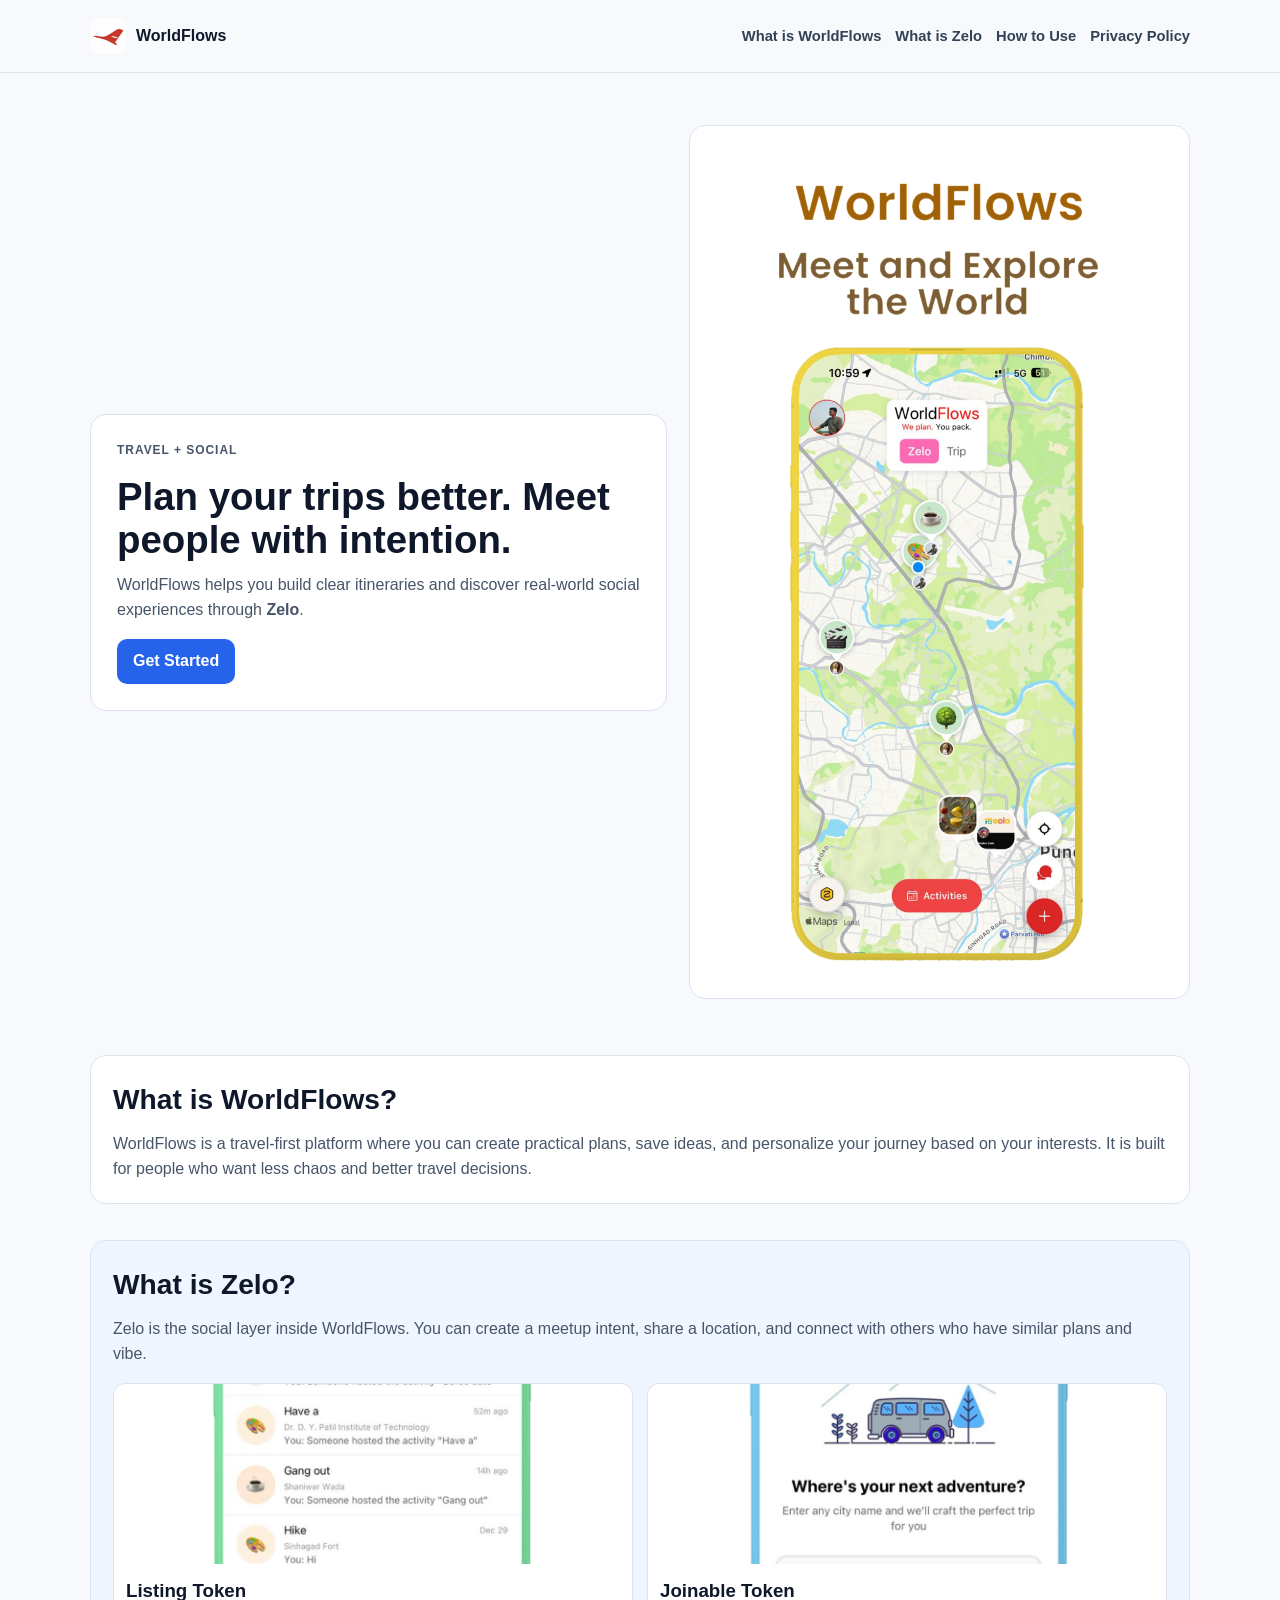
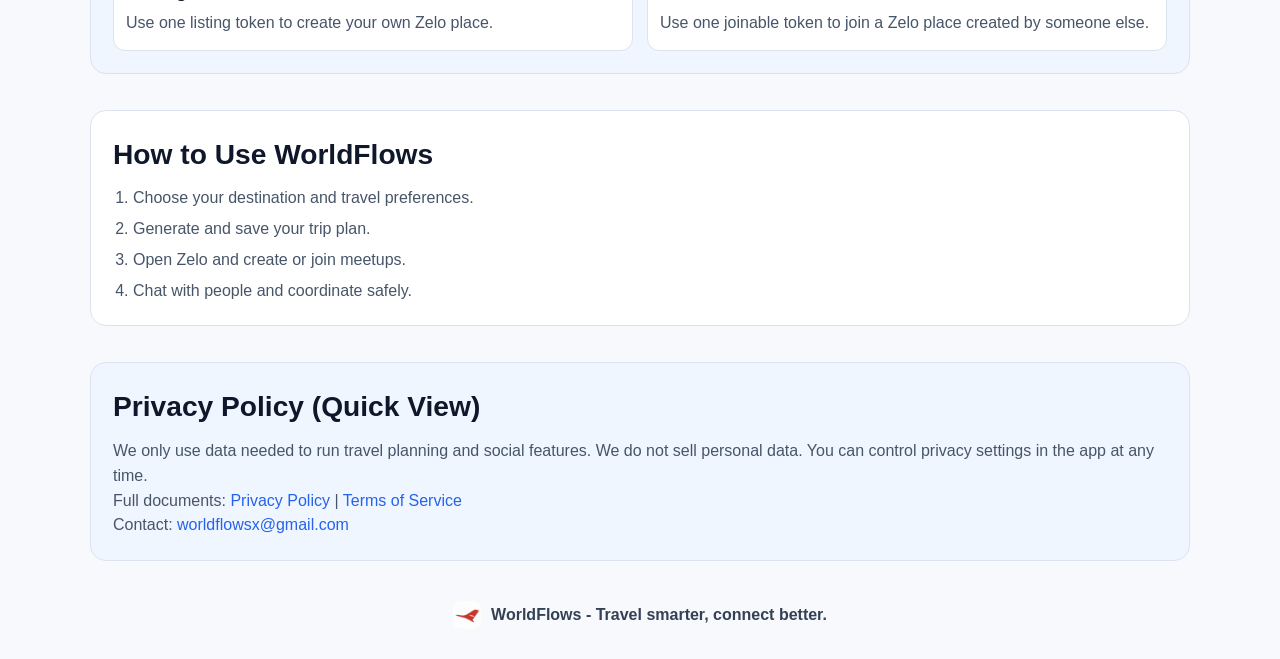
==== index.html @ 7988a795 "Update index.html" ====
<!DOCTYPE html>
<html lang="en">
<head>
  <meta charset="UTF-8" />
  <meta name="viewport" content="width=device-width, initial-scale=1.0" />
  <meta
    name="description"
    content="WorldFlows - Plan smarter trips and discover Zelo, privacy-first social travel experiences."
  />
  <title>WorldFlows | Travel + Zelo</title>
  <link rel="preconnect" href="https://fonts.cdnfonts.com" />
  <link rel="stylesheet" href="https://fonts.cdnfonts.com/css/google-sans" />
  <link rel="stylesheet" href="homepage.css" />
</head>
<body>
  <header class="site-header">
    <div class="container nav-wrap">
      <a class="brand" href="#home">
        <img src="icon.png" alt="WorldFlows logo" />
        <span>WorldFlows</span>
      </a>
      <nav class="nav-links">
        <a href="#about">What is WorldFlows</a>
        <a href="#zelo">What is Zelo</a>
        <a href="#how">How to Use</a>
        <a href="#privacy">Privacy Policy</a>
      </nav>
    </div>
  </header>

  <main id="home">
    <section class="hero">
      <div class="container hero-grid">
        <div class="hero-copy">
          <p class="eyebrow">TRAVEL + SOCIAL</p>
          <h1>Plan your trips better. Meet people with intention.</h1>
          <p>
            WorldFlows helps you build clear itineraries and discover real-world social experiences through
            <strong>Zelo</strong>.
          </p>
          <a class="btn" href="#how">Get Started</a>
        </div>
        <div class="hero-image">
          <img src="Login_main.png" alt="WorldFlows app preview" />
        </div>
      </div>
    </section>

    <section id="about" class="section">
      <div class="container">
        <h2>What is WorldFlows?</h2>
        <p>
          WorldFlows is a travel-first platform where you can create practical plans, save ideas, and personalize
          your journey based on your interests. It is built for people who want less chaos and better travel decisions.
        </p>
      </div>
    </section>

    <section id="zelo" class="section alt">
      <div class="container">
        <h2>What is Zelo?</h2>
        <p>
          Zelo is the social layer inside WorldFlows. You can create a meetup intent, share a location, and connect
          with others who have similar plans and vibe.
        </p>
        <div class="token-grid">
          <article class="token-card">
            <img src="Login4.png" alt="Listing token visual" />
            <h3>Listing Token</h3>
            <p>Use one listing token to create your own Zelo place.</p>
          </article>
          <article class="token-card">
            <img src="Login5.png" alt="Joinable token visual" />
            <h3>Joinable Token</h3>
            <p>Use one joinable token to join a Zelo place created by someone else.</p>
          </article>
        </div>
      </div>
    </section>

    <section id="how" class="section">
      <div class="container">
        <h2>How to Use WorldFlows</h2>
        <ol class="steps">
          <li>Choose your destination and travel preferences.</li>
          <li>Generate and save your trip plan.</li>
          <li>Open Zelo and create or join meetups.</li>
          <li>Chat with people and coordinate safely.</li>
        </ol>
      </div>
    </section>

    <section id="privacy" class="section alt">
      <div class="container">
        <h2>Privacy Policy (Quick View)</h2>
        <p>
          We only use data needed to run travel planning and social features. We do not sell personal data. You can
          control privacy settings in the app at any time.
        </p>
        <p>
          Full documents:
          <a href="privacy.html">Privacy Policy</a> |
          <a href="terms.html">Terms of Service</a>
        </p>
        <p>Contact: <a href="mailto:worldflowsx@gmail.com">worldflowsx@gmail.com</a></p>
      </div>
    </section>
  </main>

  <footer class="site-footer">
    <div class="container footer-content">
      <img src="icon.png" alt="WorldFlows icon" />
      <p>WorldFlows - Travel smarter, connect better.</p>
    </div>
  </footer>
</body>
</html>
---- homepage.css ----
:root {
  --bg: #f7f9fc;
  --surface: #ffffff;
  --text: #0f172a;
  --muted: #475569;
  --line: #dbe3ef;
  --primary: #2563eb;
  --primary-strong: #1d4ed8;
}

* {
  box-sizing: border-box;
}

html,
body {
  margin: 0;
  padding: 0;
  scroll-behavior: smooth;
}

body {
  font-family: "Segoe UI", Roboto, Arial, sans-serif;
  color: var(--text);
  background: var(--bg);
  line-height: 1.55;
}

img {
  max-width: 100%;
  display: block;
}

a {
  color: var(--primary);
  text-decoration: none;
}

a:hover {
  text-decoration: underline;
}

.container {
  width: min(1100px, 92%);
  margin: 0 auto;
}

.site-header {
  position: sticky;
  top: 0;
  z-index: 20;
  background: rgba(247, 249, 252, 0.94);
  border-bottom: 1px solid var(--line);
  backdrop-filter: blur(6px);
}

.nav-wrap {
  display: flex;
  align-items: center;
  justify-content: space-between;
  gap: 14px;
  min-height: 72px;
}

.brand {
  display: inline-flex;
  align-items: center;
  gap: 10px;
  color: var(--text);
  font-weight: 800;
}

.brand img {
  width: 36px;
  height: 36px;
  border-radius: 8px;
}

.nav-links {
  display: flex;
  align-items: center;
  gap: 14px;
  flex-wrap: wrap;
}

.nav-links a {
  color: #334155;
  font-weight: 600;
  font-size: 0.92rem;
}

.hero {
  padding: 52px 0 36px;
}

.hero-grid {
  display: grid;
  grid-template-columns: 1.15fr 1fr;
  gap: 22px;
  align-items: center;
}

.hero-copy {
  background: var(--surface);
  border: 1px solid var(--line);
  border-radius: 16px;
  padding: 26px;
}

.eyebrow {
  margin: 0 0 10px;
  color: var(--primary);
  font-weight: 800;
  letter-spacing: 0.08em;
  font-size: 0.75rem;
}

h1 {
  margin: 0 0 12px;
  font-size: clamp(1.9rem, 3vw, 3rem);
  line-height: 1.12;
}

.hero-copy p {
  margin: 0 0 16px;
  color: var(--muted);
}

.btn {
  display: inline-block;
  background: var(--primary);
  color: #fff;
  padding: 10px 16px;
  border-radius: 10px;
  font-weight: 700;
}

.btn:hover {
  background: var(--primary-strong);
  text-decoration: none;
}

.hero-image {
  background: var(--surface);
  border: 1px solid var(--line);
  border-radius: 16px;
  padding: 10px;
}

.hero-image img {
  border-radius: 12px;
}

.section {
  padding: 20px 0 16px;
}

.section .container {
  background: var(--surface);
  border: 1px solid var(--line);
  border-radius: 16px;
  padding: 22px;
}

.section.alt .container {
  background: #f0f6ff;
}

h2 {
  margin: 0 0 10px;
  font-size: clamp(1.35rem, 2.2vw, 2rem);
}

.section p {
  margin: 0;
  color: var(--muted);
}

.token-grid {
  margin-top: 16px;
  display: grid;
  grid-template-columns: repeat(2, minmax(220px, 1fr));
  gap: 14px;
}

.token-card {
  border: 1px solid var(--line);
  background: #fff;
  border-radius: 12px;
  overflow: hidden;
}

.token-card img {
  width: 100%;
  height: 180px;
  object-fit: cover;
}

.token-card h3 {
  margin: 12px 12px 6px;
}

.token-card p {
  margin: 0 12px 14px;
  color: var(--muted);
}

.steps {
  margin: 0;
  padding-left: 20px;
  color: var(--muted);
}

.steps li + li {
  margin-top: 6px;
}

.site-footer {
  padding: 24px 0 30px;
}

.footer-content {
  display: flex;
  align-items: center;
  justify-content: center;
  gap: 10px;
}

.footer-content img {
  width: 28px;
  height: 28px;
  border-radius: 7px;
}

.footer-content p {
  margin: 0;
  color: #334155;
  font-weight: 600;
}

@media (max-width: 900px) {
  .hero-grid {
    grid-template-columns: 1fr;
  }

  .token-grid {
    grid-template-columns: 1fr;
  }
}
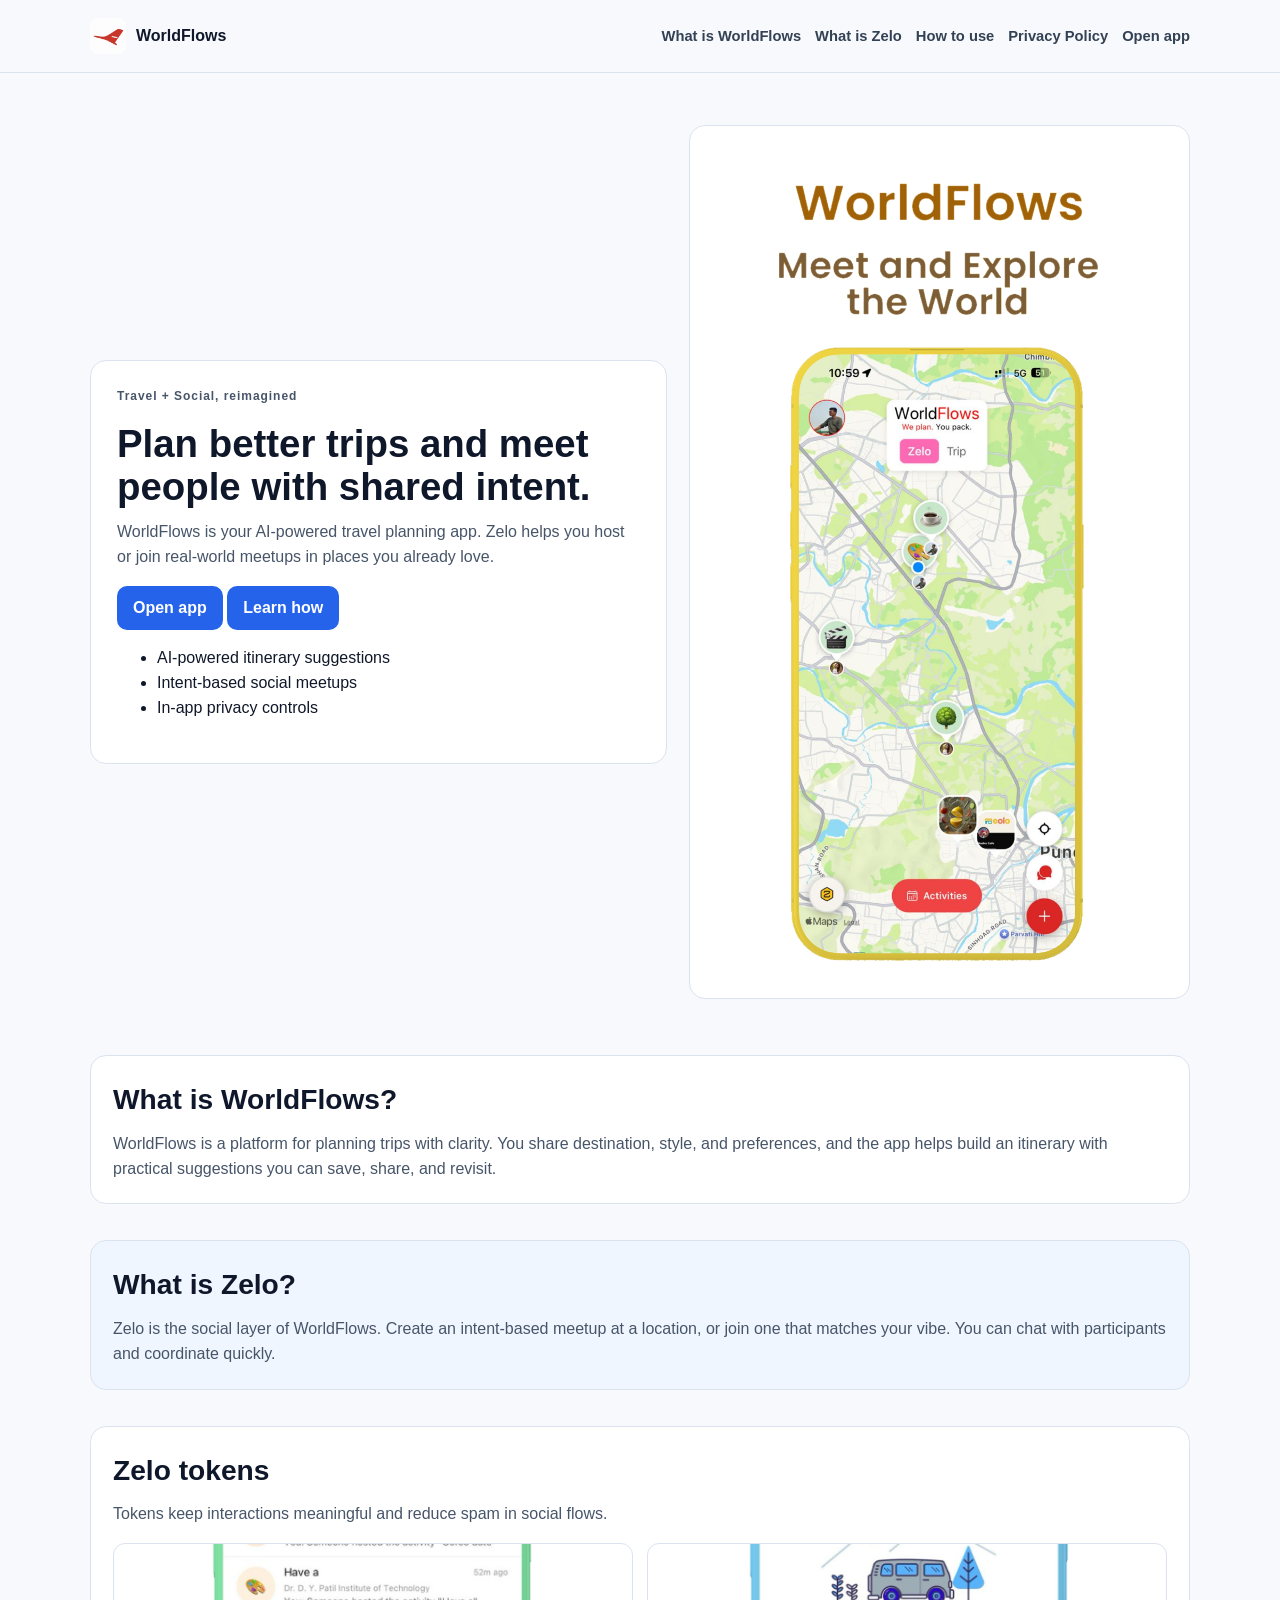
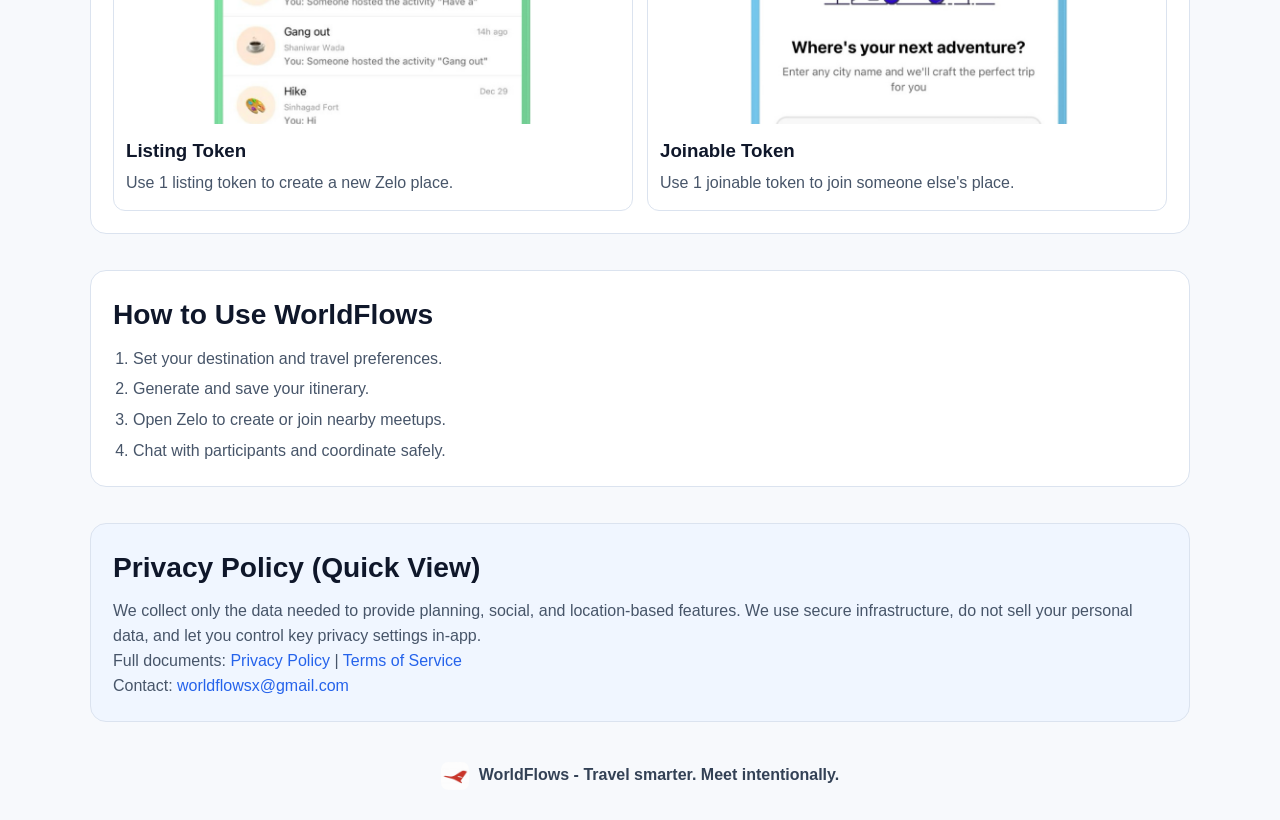
==== commit fbd17ba5: "Update index.html" ====
--- a/index.html
+++ b/index.html
@@ -5,7 +5,7 @@
   <meta name="viewport" content="width=device-width, initial-scale=1.0" />
   <meta
     name="description"
-    content="WorldFlows - Plan smarter trips and discover Zelo, privacy-first social travel experiences."
+    content="WorldFlows is an AI-powered travel planning app with Zelo for intent-based real-world meetups."
   />
   <title>WorldFlows | Travel + Zelo</title>
   <link rel="preconnect" href="https://fonts.cdnfonts.com" />
@@ -22,8 +22,9 @@
       <nav class="nav-links">
         <a href="#about">What is WorldFlows</a>
         <a href="#zelo">What is Zelo</a>
-        <a href="#how">How to Use</a>
+        <a href="#how">How to use</a>
         <a href="#privacy">Privacy Policy</a>
+        <a class="nav-cta" href="worldflows://">Open app</a>
       </nav>
     </div>
   </header>
@@ -32,13 +33,21 @@
     <section class="hero">
       <div class="container hero-grid">
         <div class="hero-copy">
-          <p class="eyebrow">TRAVEL + SOCIAL</p>
-          <h1>Plan your trips better. Meet people with intention.</h1>
+          <p class="eyebrow">Travel + Social, reimagined</p>
+          <h1>Plan better trips and meet people with shared intent.</h1>
           <p>
-            WorldFlows helps you build clear itineraries and discover real-world social experiences through
-            <strong>Zelo</strong>.
+            WorldFlows is your AI-powered travel planning app. Zelo helps you host or join real-world meetups
+            in places you already love.
           </p>
-          <a class="btn" href="#how">Get Started</a>
+          <div class="hero-actions">
+            <a class="btn" href="worldflows://">Open app</a>
+            <a class="btn btn-light" href="#how">Learn how</a>
+          </div>
+          <ul class="hero-points">
+            <li>AI-powered itinerary suggestions</li>
+            <li>Intent-based social meetups</li>
+            <li>In-app privacy controls</li>
+          </ul>
         </div>
         <div class="hero-image">
           <img src="Login_main.png" alt="WorldFlows app preview" />
@@ -50,8 +59,8 @@
       <div class="container">
         <h2>What is WorldFlows?</h2>
         <p>
-          WorldFlows is a travel-first platform where you can create practical plans, save ideas, and personalize
-          your journey based on your interests. It is built for people who want less chaos and better travel decisions.
+          WorldFlows is a platform for planning trips with clarity. You share destination, style, and preferences,
+          and the app helps build an itinerary with practical suggestions you can save, share, and revisit.
         </p>
       </div>
     </section>
@@ -60,19 +69,26 @@
       <div class="container">
         <h2>What is Zelo?</h2>
         <p>
-          Zelo is the social layer inside WorldFlows. You can create a meetup intent, share a location, and connect
-          with others who have similar plans and vibe.
+          Zelo is the social layer of WorldFlows. Create an intent-based meetup at a location, or join one that
+          matches your vibe. You can chat with participants and coordinate quickly.
         </p>
+      </div>
+    </section>
+
+    <section id="tokens" class="section">
+      <div class="container">
+        <h2>Zelo tokens</h2>
+        <p>Tokens keep interactions meaningful and reduce spam in social flows.</p>
         <div class="token-grid">
           <article class="token-card">
             <img src="Login4.png" alt="Listing token visual" />
             <h3>Listing Token</h3>
-            <p>Use one listing token to create your own Zelo place.</p>
+            <p>Use 1 listing token to create a new Zelo place.</p>
           </article>
           <article class="token-card">
             <img src="Login5.png" alt="Joinable token visual" />
             <h3>Joinable Token</h3>
-            <p>Use one joinable token to join a Zelo place created by someone else.</p>
+            <p>Use 1 joinable token to join someone else's place.</p>
           </article>
         </div>
       </div>
@@ -82,10 +98,10 @@
       <div class="container">
         <h2>How to Use WorldFlows</h2>
         <ol class="steps">
-          <li>Choose your destination and travel preferences.</li>
-          <li>Generate and save your trip plan.</li>
-          <li>Open Zelo and create or join meetups.</li>
-          <li>Chat with people and coordinate safely.</li>
+          <li>Set your destination and travel preferences.</li>
+          <li>Generate and save your itinerary.</li>
+          <li>Open Zelo to create or join nearby meetups.</li>
+          <li>Chat with participants and coordinate safely.</li>
         </ol>
       </div>
     </section>
@@ -94,8 +110,8 @@
       <div class="container">
         <h2>Privacy Policy (Quick View)</h2>
         <p>
-          We only use data needed to run travel planning and social features. We do not sell personal data. You can
-          control privacy settings in the app at any time.
+          We collect only the data needed to provide planning, social, and location-based features. We use secure
+          infrastructure, do not sell your personal data, and let you control key privacy settings in-app.
         </p>
         <p>
           Full documents:
@@ -110,7 +126,7 @@
   <footer class="site-footer">
     <div class="container footer-content">
       <img src="icon.png" alt="WorldFlows icon" />
-      <p>WorldFlows - Travel smarter, connect better.</p>
+      <p>WorldFlows - Travel smarter. Meet intentionally.</p>
     </div>
   </footer>
 </body>
--- a/homepage.css
+++ b/homepage.css
@@ -20,7 +20,7 @@
 }
 
 body {
-  font-family: "Segoe UI", Roboto, Arial, sans-serif;
+  font-family: "Google Sans", "Product Sans", "Segoe UI", Roboto, Arial, sans-serif;
   color: var(--text);
   background: var(--bg);
   line-height: 1.55;
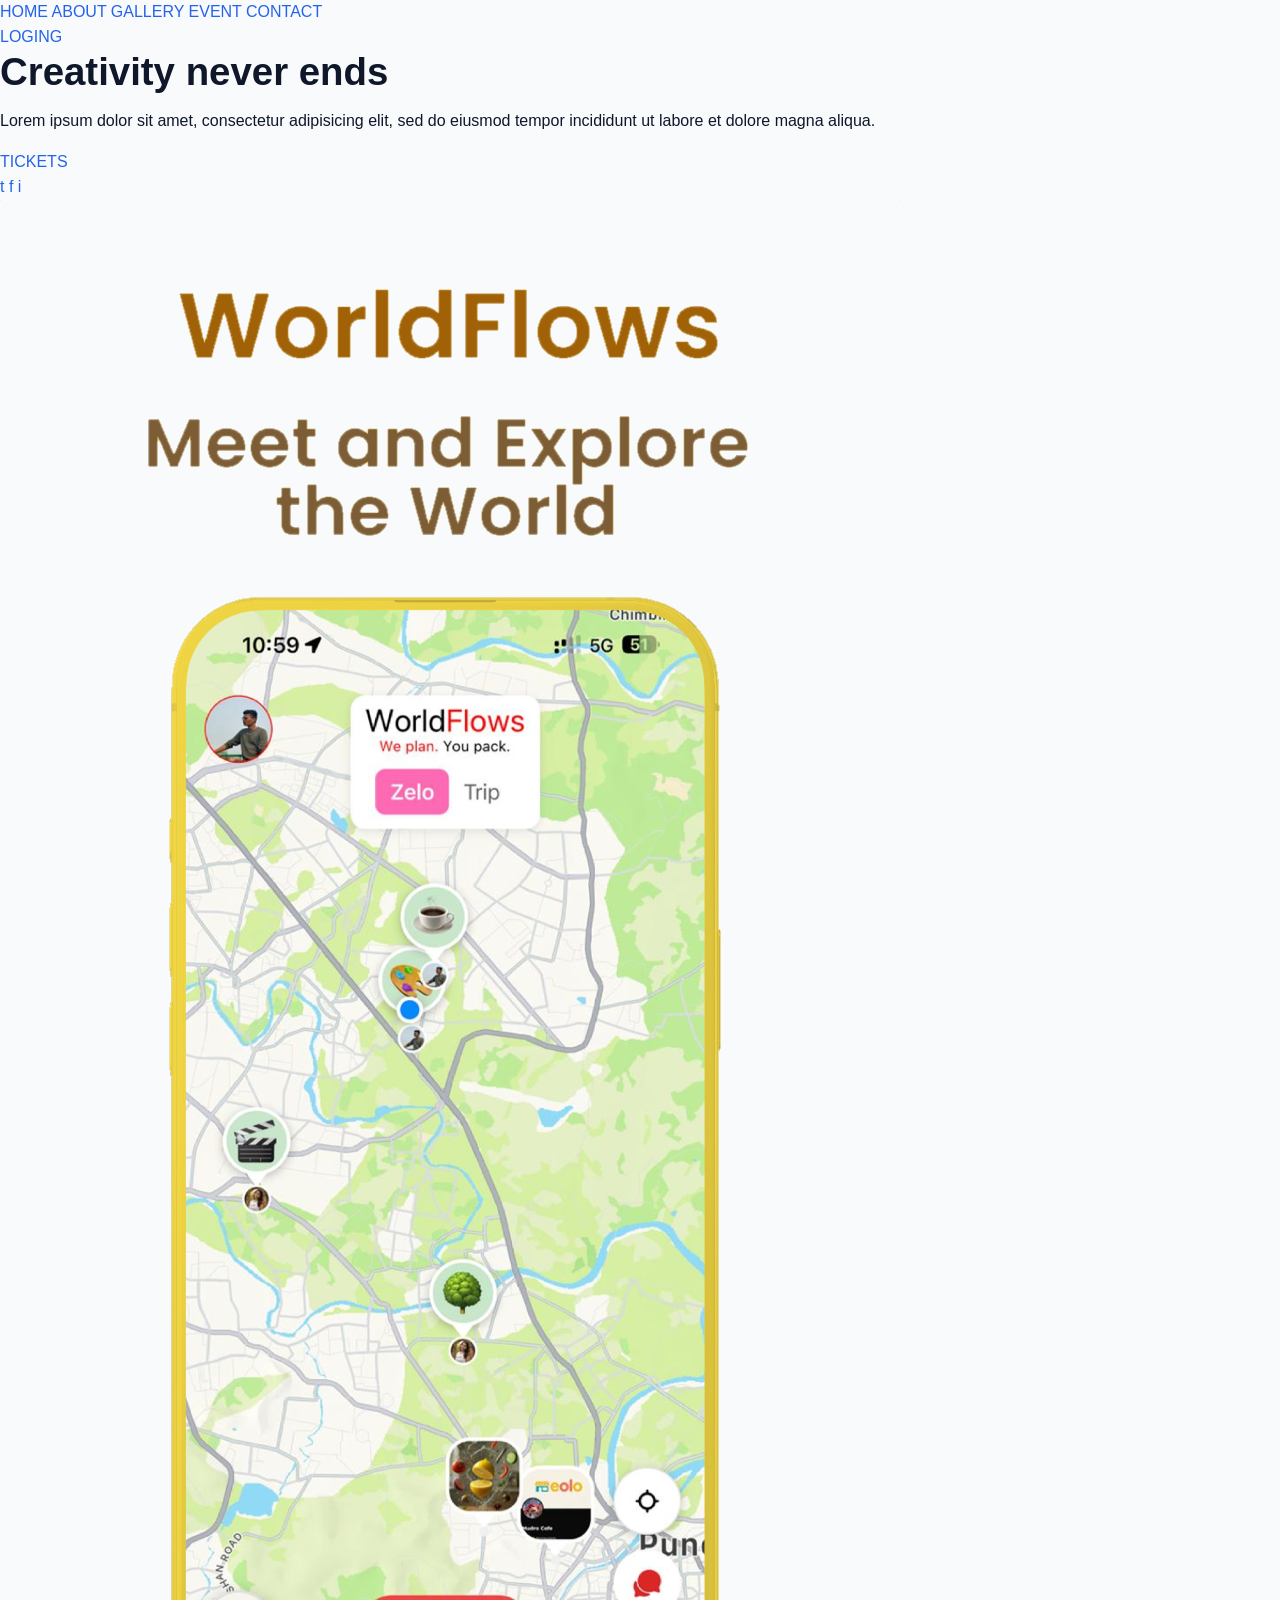
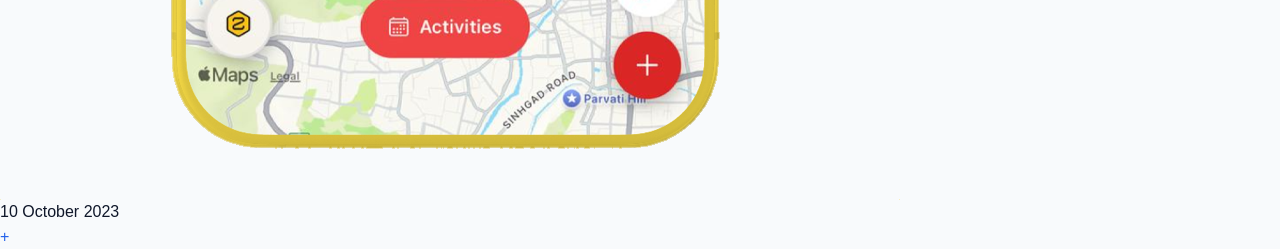
==== commit d2ba3c24: "Update index.html" ====
--- a/index.html
+++ b/index.html
@@ -3,131 +3,74 @@
 <head>
   <meta charset="UTF-8" />
   <meta name="viewport" content="width=device-width, initial-scale=1.0" />
-  <meta
-    name="description"
-    content="WorldFlows is an AI-powered travel planning app with Zelo for intent-based real-world meetups."
+  <meta name="description" content="WorldFlows creative landing page" />
+  <title>WorldFlows</title>
+  <link rel="preconnect" href="https://fonts.googleapis.com" />
+  <link rel="preconnect" href="https://fonts.gstatic.com" crossorigin />
+  <link
+    href="https://fonts.googleapis.com/css2?family=Inter:wght@400;500;600;700;800&display=swap"
+    rel="stylesheet"
   />
-  <title>WorldFlows | Travel + Zelo</title>
-  <link rel="preconnect" href="https://fonts.cdnfonts.com" />
-  <link rel="stylesheet" href="https://fonts.cdnfonts.com/css/google-sans" />
   <link rel="stylesheet" href="homepage.css" />
 </head>
 <body>
-  <header class="site-header">
-    <div class="container nav-wrap">
-      <a class="brand" href="#home">
-        <img src="icon.png" alt="WorldFlows logo" />
-        <span>WorldFlows</span>
+  <main class="hero-shell">
+    <header class="top-nav">
+      <a class="logo" href="#">
+        <span class="logo-ring"></span>
       </a>
-      <nav class="nav-links">
-        <a href="#about">What is WorldFlows</a>
-        <a href="#zelo">What is Zelo</a>
-        <a href="#how">How to use</a>
-        <a href="#privacy">Privacy Policy</a>
-        <a class="nav-cta" href="worldflows://">Open app</a>
+
+      <nav class="links">
+        <a href="#">HOME</a>
+        <a href="#">ABOUT</a>
+        <a href="#">GALLERY</a>
+        <a href="#">EVENT</a>
+        <a href="#">CONTACT</a>
       </nav>
-    </div>
-  </header>
 
-  <main id="home">
-    <section class="hero">
-      <div class="container hero-grid">
-        <div class="hero-copy">
-          <p class="eyebrow">Travel + Social, reimagined</p>
-          <h1>Plan better trips and meet people with shared intent.</h1>
-          <p>
-            WorldFlows is your AI-powered travel planning app. Zelo helps you host or join real-world meetups
-            in places you already love.
-          </p>
-          <div class="hero-actions">
-            <a class="btn" href="worldflows://">Open app</a>
-            <a class="btn btn-light" href="#how">Learn how</a>
-          </div>
-          <ul class="hero-points">
-            <li>AI-powered itinerary suggestions</li>
-            <li>Intent-based social meetups</li>
-            <li>In-app privacy controls</li>
-          </ul>
-        </div>
-        <div class="hero-image">
-          <img src="Login_main.png" alt="WorldFlows app preview" />
+      <a class="login-btn" href="#">LOGING</a>
+    </header>
+
+    <section class="hero-content">
+      <div class="left-copy">
+        <h1>
+          <span>Creativity</span>
+          <span>never ends</span>
+        </h1>
+
+        <p>
+          Lorem ipsum dolor sit amet, consectetur adipisicing elit, sed do eiusmod tempor incididunt ut labore et
+          dolore magna aliqua.
+        </p>
+
+        <a class="ticket-btn" href="#">TICKETS</a>
+
+        <div class="socials">
+          <a href="#" aria-label="Twitter">t</a>
+          <a href="#" aria-label="Facebook">f</a>
+          <a href="#" aria-label="Instagram">i</a>
         </div>
       </div>
-    </section>
 
-    <section id="about" class="section">
-      <div class="container">
-        <h2>What is WorldFlows?</h2>
-        <p>
-          WorldFlows is a platform for planning trips with clarity. You share destination, style, and preferences,
-          and the app helps build an itinerary with practical suggestions you can save, share, and revisit.
-        </p>
-      </div>
-    </section>
+      <div class="right-visual">
+        <div class="orbits">
+          <span class="orbit orbit-1"></span>
+          <span class="orbit orbit-2"></span>
+        </div>
 
-    <section id="zelo" class="section alt">
-      <div class="container">
-        <h2>What is Zelo?</h2>
-        <p>
-          Zelo is the social layer of WorldFlows. Create an intent-based meetup at a location, or join one that
-          matches your vibe. You can chat with participants and coordinate quickly.
-        </p>
-      </div>
-    </section>
+        <img src="Login_main.png" alt="Creative model visual" />
 
-    <section id="tokens" class="section">
-      <div class="container">
-        <h2>Zelo tokens</h2>
-        <p>Tokens keep interactions meaningful and reduce spam in social flows.</p>
-        <div class="token-grid">
-          <article class="token-card">
-            <img src="Login4.png" alt="Listing token visual" />
-            <h3>Listing Token</h3>
-            <p>Use 1 listing token to create a new Zelo place.</p>
-          </article>
-          <article class="token-card">
-            <img src="Login5.png" alt="Joinable token visual" />
-            <h3>Joinable Token</h3>
-            <p>Use 1 joinable token to join someone else's place.</p>
-          </article>
+        <div class="date-block">
+          <span>10</span>
+          <span>October</span>
+          <span>2023</span>
         </div>
-      </div>
-    </section>
 
-    <section id="how" class="section">
-      <div class="container">
-        <h2>How to Use WorldFlows</h2>
-        <ol class="steps">
-          <li>Set your destination and travel preferences.</li>
-          <li>Generate and save your itinerary.</li>
-          <li>Open Zelo to create or join nearby meetups.</li>
-          <li>Chat with participants and coordinate safely.</li>
-        </ol>
-      </div>
-    </section>
-
-    <section id="privacy" class="section alt">
-      <div class="container">
-        <h2>Privacy Policy (Quick View)</h2>
-        <p>
-          We collect only the data needed to provide planning, social, and location-based features. We use secure
-          infrastructure, do not sell your personal data, and let you control key privacy settings in-app.
-        </p>
-        <p>
-          Full documents:
-          <a href="privacy.html">Privacy Policy</a> |
-          <a href="terms.html">Terms of Service</a>
-        </p>
-        <p>Contact: <a href="mailto:worldflowsx@gmail.com">worldflowsx@gmail.com</a></p>
+        <a class="plus-btn" href="#" aria-label="More">
+          <span>+</span>
+        </a>
       </div>
     </section>
   </main>
-
-  <footer class="site-footer">
-    <div class="container footer-content">
-      <img src="icon.png" alt="WorldFlows icon" />
-      <p>WorldFlows - Travel smarter. Meet intentionally.</p>
-    </div>
-  </footer>
 </body>
 </html>
--- a/homepage.css
+++ b/homepage.css
@@ -1,11 +1,14 @@
 :root {
-  --bg: #f7f9fc;
+  --bg: #f8fafc;
   --surface: #ffffff;
+  --surface-soft: #f3f7ff;
   --text: #0f172a;
-  --muted: #475569;
-  --line: #dbe3ef;
+  --muted: #334155;
+  --muted-soft: #475569;
+  --line: #e5eaf2;
   --primary: #2563eb;
   --primary-strong: #1d4ed8;
+  --primary-soft: #dbeafe;
 }
 
 * {
@@ -37,7 +40,7 @@
 }
 
 a:hover {
-  text-decoration: underline;
+  text-decoration: none;
 }
 
 .container {
@@ -49,16 +52,16 @@
   position: sticky;
   top: 0;
   z-index: 20;
-  background: rgba(247, 249, 252, 0.94);
+  background: rgba(248, 250, 252, 0.94);
   border-bottom: 1px solid var(--line);
-  backdrop-filter: blur(6px);
+  backdrop-filter: blur(10px);
 }
 
 .nav-wrap {
   display: flex;
   align-items: center;
   justify-content: space-between;
-  gap: 14px;
+  gap: 18px;
   min-height: 72px;
 }
 
@@ -84,19 +87,35 @@
 }
 
 .nav-links a {
-  color: #334155;
+  color: var(--muted);
   font-weight: 600;
   font-size: 0.92rem;
+  padding: 6px 10px;
+  border-radius: 8px;
+  transition: background 0.2s ease, color 0.2s ease;
+}
+
+.nav-links a:hover {
+  background: #eef3fc;
+}
+
+.nav-links .nav-cta {
+  background: var(--primary);
+  color: #fff;
+}
+
+.nav-links .nav-cta:hover {
+  background: var(--primary-strong);
 }
 
 .hero {
-  padding: 52px 0 36px;
+  padding: 54px 0 38px;
 }
 
 .hero-grid {
   display: grid;
   grid-template-columns: 1.15fr 1fr;
-  gap: 22px;
+  gap: 18px;
   align-items: center;
 }
 
@@ -104,47 +123,86 @@
   background: var(--surface);
   border: 1px solid var(--line);
   border-radius: 16px;
-  padding: 26px;
+  padding: 28px;
 }
 
 .eyebrow {
   margin: 0 0 10px;
   color: var(--primary);
   font-weight: 800;
-  letter-spacing: 0.08em;
-  font-size: 0.75rem;
+  letter-spacing: 0.04em;
+  font-size: 0.82rem;
+  text-transform: uppercase;
 }
 
 h1 {
   margin: 0 0 12px;
   font-size: clamp(1.9rem, 3vw, 3rem);
-  line-height: 1.12;
+  line-height: 1.14;
 }
 
 .hero-copy p {
-  margin: 0 0 16px;
-  color: var(--muted);
+  margin: 0;
+  color: var(--muted);
+  max-width: 58ch;
+}
+
+.hero-actions {
+  display: flex;
+  flex-wrap: wrap;
+  gap: 10px;
+  margin-top: 18px;
 }
 
 .btn {
-  display: inline-block;
+  display: inline-flex;
+  align-items: center;
+  justify-content: center;
   background: var(--primary);
   color: #fff;
-  padding: 10px 16px;
+  padding: 10px 18px;
   border-radius: 10px;
   font-weight: 700;
+  transition: background 0.2s ease;
 }
 
 .btn:hover {
   background: var(--primary-strong);
-  text-decoration: none;
+}
+
+.btn-light {
+  background: #e8eef9;
+  color: #1e3a8a;
+}
+
+.btn-light:hover {
+  background: #dbe7f8;
+}
+
+.hero-points {
+  margin: 18px 0 0;
+  padding: 0;
+  list-style: none;
+  display: flex;
+  flex-wrap: wrap;
+  gap: 8px;
+}
+
+.hero-points li {
+  border: 1px solid var(--line);
+  background: var(--surface-soft);
+  color: var(--muted-soft);
+  border-radius: 999px;
+  padding: 6px 11px;
+  font-size: 0.83rem;
+  font-weight: 600;
 }
 
 .hero-image {
   background: var(--surface);
   border: 1px solid var(--line);
   border-radius: 16px;
-  padding: 10px;
+  padding: 12px;
 }
 
 .hero-image img {
@@ -152,7 +210,7 @@
 }
 
 .section {
-  padding: 20px 0 16px;
+  padding: 18px 0 16px;
 }
 
 .section .container {
@@ -163,7 +221,7 @@
 }
 
 .section.alt .container {
-  background: #f0f6ff;
+  background: #f5f8ff;
 }
 
 h2 {
@@ -172,12 +230,12 @@
 }
 
 .section p {
-  margin: 0;
+  margin: 0 0 10px;
   color: var(--muted);
 }
 
 .token-grid {
-  margin-top: 16px;
+  margin-top: 14px;
   display: grid;
   grid-template-columns: repeat(2, minmax(220px, 1fr));
   gap: 14px;
@@ -202,7 +260,7 @@
 
 .token-card p {
   margin: 0 12px 14px;
-  color: var(--muted);
+  color: var(--muted-soft);
 }
 
 .steps {
@@ -234,16 +292,49 @@
 
 .footer-content p {
   margin: 0;
-  color: #334155;
+  color: var(--muted);
   font-weight: 600;
 }
 
 @media (max-width: 900px) {
+  .nav-wrap {
+    min-height: 68px;
+    padding: 10px 0;
+  }
+
   .hero-grid {
     grid-template-columns: 1fr;
   }
 
+  .hero-copy,
+  .hero-image {
+    padding: 18px;
+  }
+
   .token-grid {
     grid-template-columns: 1fr;
   }
 }
+
+@media (max-width: 560px) {
+  .nav-links {
+    gap: 8px;
+  }
+
+  .nav-links a {
+    font-size: 0.85rem;
+    padding: 5px 8px;
+  }
+
+  .hero {
+    padding-top: 32px;
+  }
+
+  .hero-copy {
+    padding: 16px;
+  }
+
+  .section .container {
+    padding: 16px;
+  }
+}
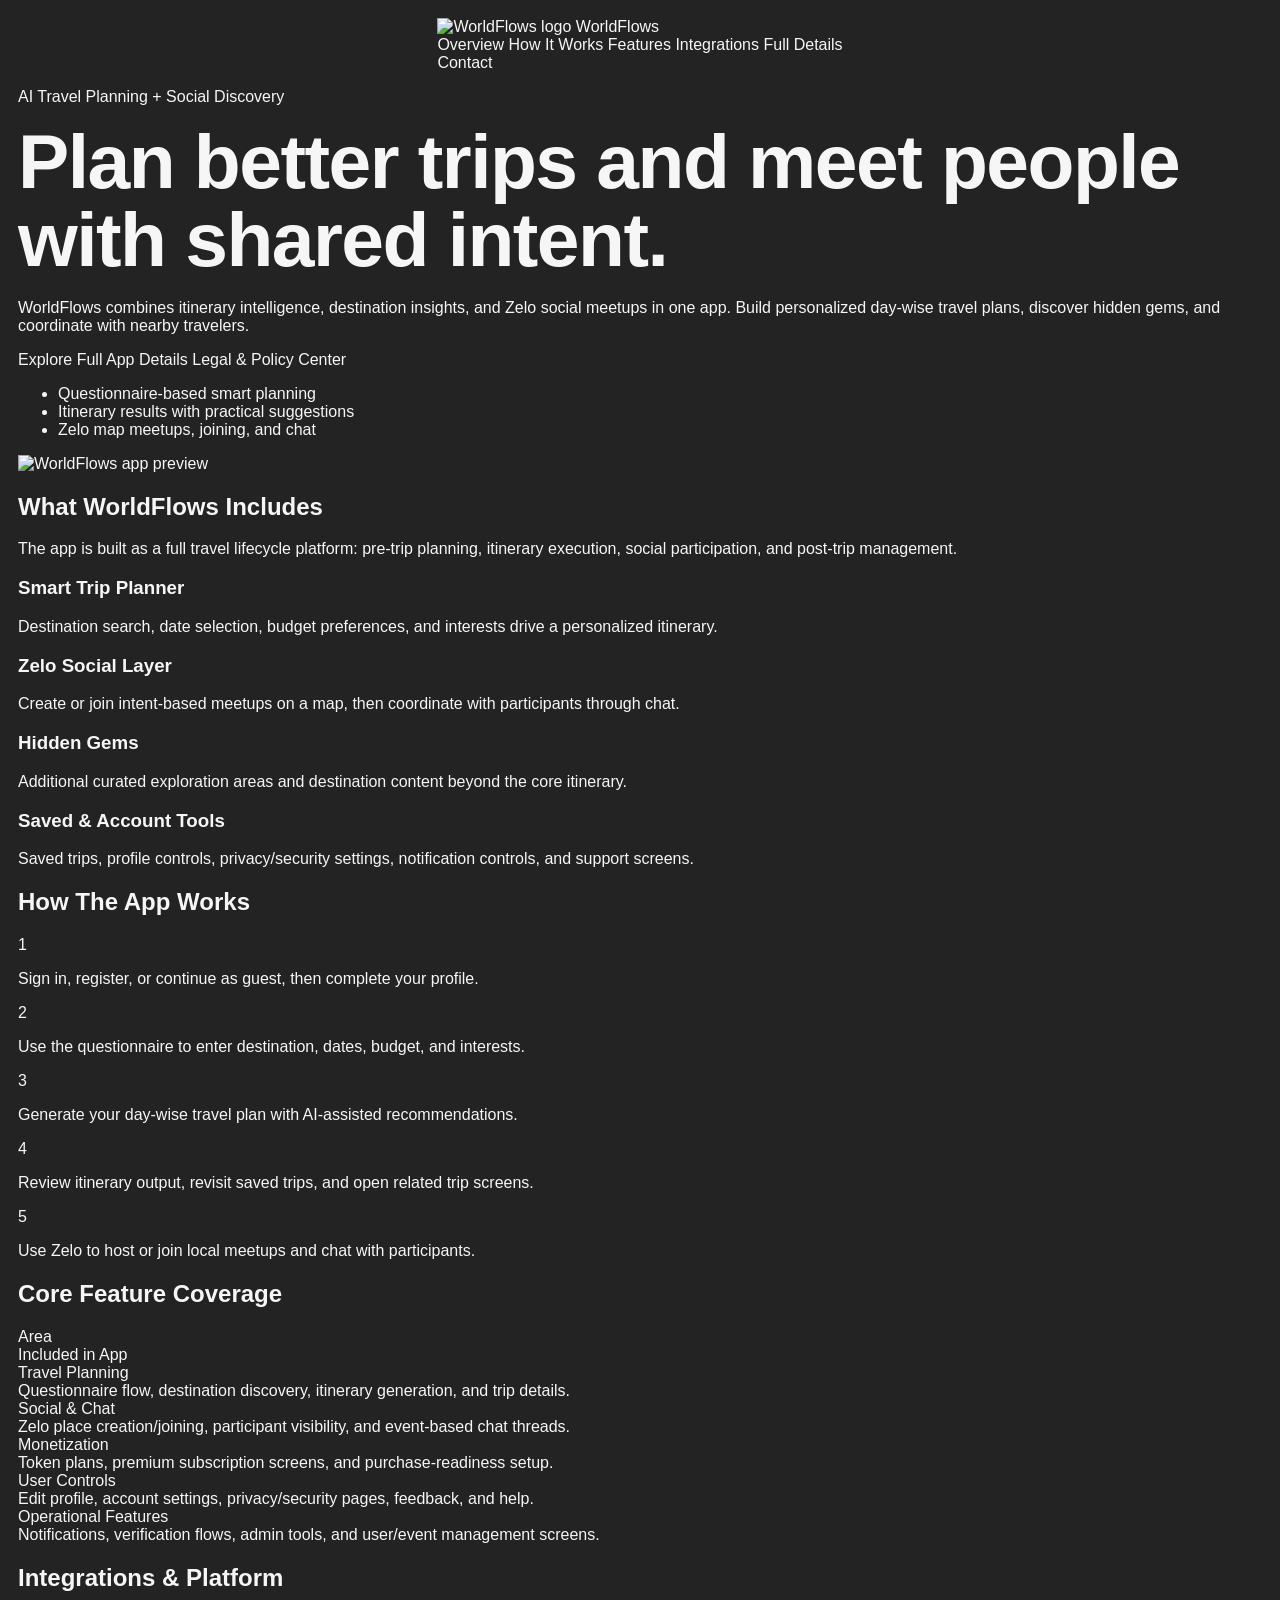
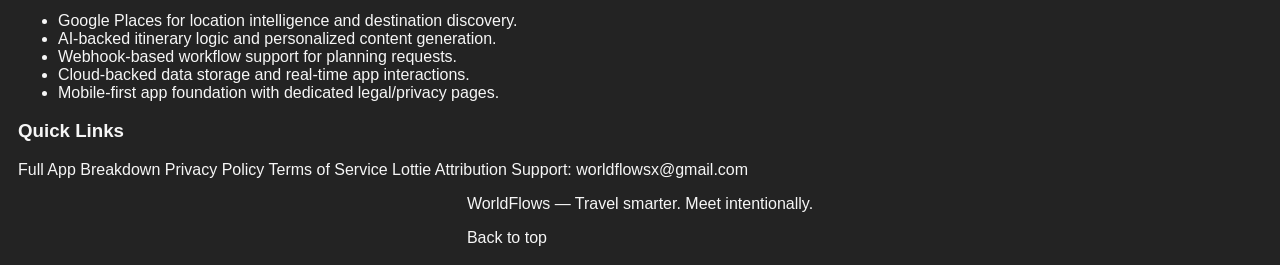
==== commit 83ffebe6: "Update index.html" ====
--- a/index.html
+++ b/index.html
@@ -3,74 +3,159 @@
 <head>
   <meta charset="UTF-8" />
   <meta name="viewport" content="width=device-width, initial-scale=1.0" />
-  <meta name="description" content="WorldFlows creative landing page" />
-  <title>WorldFlows</title>
-  <link rel="preconnect" href="https://fonts.googleapis.com" />
-  <link rel="preconnect" href="https://fonts.gstatic.com" crossorigin />
-  <link
-    href="https://fonts.googleapis.com/css2?family=Inter:wght@400;500;600;700;800&display=swap"
-    rel="stylesheet"
+  <meta
+    name="description"
+    content="WorldFlows is an AI travel and social app with smart itinerary generation, hidden gems, Zelo meetups, chat, tokens, premium plans, and legal/privacy controls."
   />
+  <title>WorldFlows | AI Travel + Social App</title>
   <link rel="stylesheet" href="homepage.css" />
 </head>
 <body>
-  <main class="hero-shell">
-    <header class="top-nav">
-      <a class="logo" href="#">
-        <span class="logo-ring"></span>
+  <header class="site-header">
+    <div class="container nav-wrap">
+      <a class="brand" href="#top" aria-label="WorldFlows home">
+        <img src="assets/images/icon.png" alt="WorldFlows logo" />
+        <span>WorldFlows</span>
       </a>
+      <nav class="main-nav" aria-label="Main navigation">
+        <a href="#overview">Overview</a>
+        <a href="#flow">How It Works</a>
+        <a href="#features">Features</a>
+        <a href="#integrations">Integrations</a>
+        <a href="app-details.html">Full Details</a>
+      </nav>
+      <a class="btn btn-outline" href="mailto:worldflowsx@gmail.com">Contact</a>
+    </div>
+  </header>
 
-      <nav class="links">
-        <a href="#">HOME</a>
-        <a href="#">ABOUT</a>
-        <a href="#">GALLERY</a>
-        <a href="#">EVENT</a>
-        <a href="#">CONTACT</a>
-      </nav>
-
-      <a class="login-btn" href="#">LOGING</a>
-    </header>
-
-    <section class="hero-content">
-      <div class="left-copy">
-        <h1>
-          <span>Creativity</span>
-          <span>never ends</span>
-        </h1>
-
-        <p>
-          Lorem ipsum dolor sit amet, consectetur adipisicing elit, sed do eiusmod tempor incididunt ut labore et
-          dolore magna aliqua.
-        </p>
-
-        <a class="ticket-btn" href="#">TICKETS</a>
-
-        <div class="socials">
-          <a href="#" aria-label="Twitter">t</a>
-          <a href="#" aria-label="Facebook">f</a>
-          <a href="#" aria-label="Instagram">i</a>
+  <main id="top">
+    <section class="hero section">
+      <div class="container hero-grid">
+        <div>
+          <p class="eyebrow">AI Travel Planning + Social Discovery</p>
+          <h1>Plan better trips and meet people with shared intent.</h1>
+          <p class="lead">
+            WorldFlows combines itinerary intelligence, destination insights, and Zelo social meetups in one app.
+            Build personalized day-wise travel plans, discover hidden gems, and coordinate with nearby travelers.
+          </p>
+          <div class="hero-actions">
+            <a class="btn btn-primary" href="app-details.html">Explore Full App Details</a>
+            <a class="btn btn-outline" href="index.html">Legal & Policy Center</a>
+          </div>
+          <ul class="inline-points">
+            <li>Questionnaire-based smart planning</li>
+            <li>Itinerary results with practical suggestions</li>
+            <li>Zelo map meetups, joining, and chat</li>
+          </ul>
+        </div>
+        <div class="hero-media">
+          <img src="assets/images/Login_main.png" alt="WorldFlows app preview" />
         </div>
       </div>
+    </section>
 
-      <div class="right-visual">
-        <div class="orbits">
-          <span class="orbit orbit-1"></span>
-          <span class="orbit orbit-2"></span>
+    <section id="overview" class="section">
+      <div class="container">
+        <h2>What WorldFlows Includes</h2>
+        <p class="section-intro">
+          The app is built as a full travel lifecycle platform: pre-trip planning, itinerary execution, social
+          participation, and post-trip management.
+        </p>
+        <div class="card-grid">
+          <article class="card">
+            <h3>Smart Trip Planner</h3>
+            <p>Destination search, date selection, budget preferences, and interests drive a personalized itinerary.</p>
+          </article>
+          <article class="card">
+            <h3>Zelo Social Layer</h3>
+            <p>Create or join intent-based meetups on a map, then coordinate with participants through chat.</p>
+          </article>
+          <article class="card">
+            <h3>Hidden Gems</h3>
+            <p>Additional curated exploration areas and destination content beyond the core itinerary.</p>
+          </article>
+          <article class="card">
+            <h3>Saved & Account Tools</h3>
+            <p>Saved trips, profile controls, privacy/security settings, notification controls, and support screens.</p>
+          </article>
         </div>
+      </div>
+    </section>
 
-        <img src="Login_main.png" alt="Creative model visual" />
+    <section id="flow" class="section section-soft">
+      <div class="container">
+        <h2>How The App Works</h2>
+        <div class="steps">
+          <div class="step"><span>1</span><p>Sign in, register, or continue as guest, then complete your profile.</p></div>
+          <div class="step"><span>2</span><p>Use the questionnaire to enter destination, dates, budget, and interests.</p></div>
+          <div class="step"><span>3</span><p>Generate your day-wise travel plan with AI-assisted recommendations.</p></div>
+          <div class="step"><span>4</span><p>Review itinerary output, revisit saved trips, and open related trip screens.</p></div>
+          <div class="step"><span>5</span><p>Use Zelo to host or join local meetups and chat with participants.</p></div>
+        </div>
+      </div>
+    </section>
 
-        <div class="date-block">
-          <span>10</span>
-          <span>October</span>
-          <span>2023</span>
+    <section id="features" class="section">
+      <div class="container">
+        <h2>Core Feature Coverage</h2>
+        <div class="feature-table" role="table" aria-label="WorldFlows feature areas">
+          <div class="feature-row feature-head" role="row">
+            <div role="columnheader">Area</div>
+            <div role="columnheader">Included in App</div>
+          </div>
+          <div class="feature-row" role="row">
+            <div role="cell">Travel Planning</div>
+            <div role="cell">Questionnaire flow, destination discovery, itinerary generation, and trip details.</div>
+          </div>
+          <div class="feature-row" role="row">
+            <div role="cell">Social & Chat</div>
+            <div role="cell">Zelo place creation/joining, participant visibility, and event-based chat threads.</div>
+          </div>
+          <div class="feature-row" role="row">
+            <div role="cell">Monetization</div>
+            <div role="cell">Token plans, premium subscription screens, and purchase-readiness setup.</div>
+          </div>
+          <div class="feature-row" role="row">
+            <div role="cell">User Controls</div>
+            <div role="cell">Edit profile, account settings, privacy/security pages, feedback, and help.</div>
+          </div>
+          <div class="feature-row" role="row">
+            <div role="cell">Operational Features</div>
+            <div role="cell">Notifications, verification flows, admin tools, and user/event management screens.</div>
+          </div>
         </div>
+      </div>
+    </section>
 
-        <a class="plus-btn" href="#" aria-label="More">
-          <span>+</span>
-        </a>
+    <section id="integrations" class="section section-soft">
+      <div class="container two-col">
+        <div>
+          <h2>Integrations & Platform</h2>
+          <ul class="check-list">
+            <li>Google Places for location intelligence and destination discovery.</li>
+            <li>AI-backed itinerary logic and personalized content generation.</li>
+            <li>Webhook-based workflow support for planning requests.</li>
+            <li>Cloud-backed data storage and real-time app interactions.</li>
+            <li>Mobile-first app foundation with dedicated legal/privacy pages.</li>
+          </ul>
+        </div>
+        <div class="panel">
+          <h3>Quick Links</h3>
+          <a href="app-details.html">Full App Breakdown</a>
+          <a href="privacy.html">Privacy Policy</a>
+          <a href="terms.html">Terms of Service</a>
+          <a href="lottie-attribution.html">Lottie Attribution</a>
+          <a href="mailto:worldflowsx@gmail.com">Support: worldflowsx@gmail.com</a>
+        </div>
       </div>
     </section>
   </main>
+
+  <footer class="site-footer">
+    <div class="container footer-wrap">
+      <p>WorldFlows — Travel smarter. Meet intentionally.</p>
+      <a href="#top">Back to top</a>
+    </div>
+  </footer>
 </body>
 </html>
--- a/homepage.css
+++ b/homepage.css
@@ -1,16 +1,3 @@
-:root {
-  --bg: #f8fafc;
-  --surface: #ffffff;
-  --surface-soft: #f3f7ff;
-  --text: #0f172a;
-  --muted: #334155;
-  --muted-soft: #475569;
-  --line: #e5eaf2;
-  --primary: #2563eb;
-  --primary-strong: #1d4ed8;
-  --primary-soft: #dbeafe;
-}
-
 * {
   box-sizing: border-box;
 }
@@ -19,322 +6,355 @@
 body {
   margin: 0;
   padding: 0;
-  scroll-behavior: smooth;
 }
 
 body {
-  font-family: "Google Sans", "Product Sans", "Segoe UI", Roboto, Arial, sans-serif;
-  color: var(--text);
-  background: var(--bg);
-  line-height: 1.55;
-}
-
-img {
-  max-width: 100%;
-  display: block;
+  min-height: 100vh;
+  font-family: "Inter", "Segoe UI", Arial, sans-serif;
+  color: #f6f6f6;
+  background: #232323;
+  display: grid;
+  place-items: center;
+  padding: 18px;
 }
 
 a {
-  color: var(--primary);
   text-decoration: none;
-}
-
-a:hover {
-  text-decoration: none;
-}
-
-.container {
-  width: min(1100px, 92%);
-  margin: 0 auto;
-}
-
-.site-header {
-  position: sticky;
-  top: 0;
-  z-index: 20;
-  background: rgba(248, 250, 252, 0.94);
-  border-bottom: 1px solid var(--line);
-  backdrop-filter: blur(10px);
-}
-
-.nav-wrap {
+  color: inherit;
+}
+
+.hero-shell {
+  width: min(1320px, 100%);
+  min-height: min(760px, calc(100vh - 36px));
+  border: 1px solid rgba(184, 194, 171, 0.45);
+  border-radius: 2px;
+  overflow: hidden;
+  position: relative;
+  background:
+    radial-gradient(130% 120% at 0% 0%, #404446 0%, #303234 45%, #232426 100%),
+    linear-gradient(90deg, rgba(255, 255, 255, 0.03), rgba(0, 0, 0, 0.16));
+}
+
+.hero-shell::after {
+  content: "";
+  position: absolute;
+  inset: 0;
+  pointer-events: none;
+  background-image: radial-gradient(rgba(255, 255, 255, 0.06) 0.55px, transparent 0.55px);
+  background-size: 3px 3px;
+  opacity: 0.13;
+}
+
+.top-nav {
+  position: relative;
+  z-index: 2;
   display: flex;
   align-items: center;
   justify-content: space-between;
-  gap: 18px;
-  min-height: 72px;
-}
-
-.brand {
+  gap: 24px;
+  padding: 40px 54px 20px;
+}
+
+.logo {
+  width: 44px;
+  height: 44px;
+  border-radius: 50%;
+  display: inline-grid;
+  place-items: center;
+}
+
+.logo-ring {
+  width: 24px;
+  height: 24px;
+  border-radius: 50%;
+  border: 2px solid rgba(234, 238, 226, 0.86);
+  display: inline-block;
+  position: relative;
+}
+
+.logo-ring::before,
+.logo-ring::after {
+  content: "";
+  position: absolute;
+  border-radius: 50%;
+}
+
+.logo-ring::before {
+  width: 5px;
+  height: 5px;
+  background: #e2e5d8;
+  top: -4px;
+  right: 2px;
+}
+
+.logo-ring::after {
+  inset: 4px;
+  border: 1px solid rgba(231, 233, 225, 0.75);
+}
+
+.links {
+  display: flex;
+  align-items: center;
+  gap: clamp(16px, 2vw, 46px);
+  margin-left: auto;
+  margin-right: auto;
+}
+
+.links a {
+  font-size: 0.95rem;
+  letter-spacing: 0.03em;
+  color: rgba(244, 244, 244, 0.9);
+  font-weight: 500;
+  transition: color 0.2s ease;
+}
+
+.links a:hover {
+  color: #ffffff;
+}
+
+.login-btn {
+  border: 1px solid rgba(210, 218, 194, 0.6);
+  color: rgba(235, 236, 230, 0.95);
+  padding: 8px 22px;
+  font-size: 1rem;
+  font-weight: 600;
+  letter-spacing: 0.01em;
+  transition: background 0.2s ease;
+}
+
+.login-btn:hover {
+  background: rgba(255, 255, 255, 0.08);
+}
+
+.hero-content {
+  position: relative;
+  z-index: 2;
+  display: grid;
+  grid-template-columns: 1.04fr 1fr;
+  align-items: end;
+  min-height: calc(100% - 120px);
+  padding: 8px 54px 46px;
+}
+
+.left-copy {
+  max-width: 600px;
+  padding-bottom: 22px;
+}
+
+h1 {
+  margin: 0 0 20px;
+  font-size: clamp(2.7rem, 6vw, 4.8rem);
+  line-height: 1.02;
+  letter-spacing: -0.02em;
+  font-weight: 700;
+}
+
+h1 span {
+  display: block;
+}
+
+h1 span:first-child {
+  background: linear-gradient(90deg, #dccf83 0%, #f4b9a9 35%, #f8a7a4 75%, #ffb3a0 100%);
+  -webkit-background-clip: text;
+  background-clip: text;
+  color: transparent;
+}
+
+h1 span:last-child {
+  background: linear-gradient(90deg, #9fc568 0%, #dac57d 40%, #ffafad 85%);
+  -webkit-background-clip: text;
+  background-clip: text;
+  color: transparent;
+}
+
+.left-copy p {
+  margin: 0;
+  max-width: 435px;
+  color: rgba(240, 240, 240, 0.78);
+  font-size: 1rem;
+  line-height: 1.58;
+}
+
+.ticket-btn {
+  margin-top: 30px;
   display: inline-flex;
+  border: 1px solid rgba(189, 201, 170, 0.58);
+  color: rgba(240, 242, 234, 0.95);
+  padding: 10px 30px;
+  font-size: 1.05rem;
+  font-weight: 500;
+  transition: background 0.2s ease;
+}
+
+.ticket-btn:hover {
+  background: rgba(255, 255, 255, 0.08);
+}
+
+.socials {
+  margin-top: 94px;
+  display: flex;
   align-items: center;
-  gap: 10px;
-  color: var(--text);
-  font-weight: 800;
-}
-
-.brand img {
-  width: 36px;
-  height: 36px;
-  border-radius: 8px;
-}
-
-.nav-links {
-  display: flex;
-  align-items: center;
-  gap: 14px;
-  flex-wrap: wrap;
-}
-
-.nav-links a {
-  color: var(--muted);
-  font-weight: 600;
-  font-size: 0.92rem;
-  padding: 6px 10px;
-  border-radius: 8px;
-  transition: background 0.2s ease, color 0.2s ease;
-}
-
-.nav-links a:hover {
-  background: #eef3fc;
-}
-
-.nav-links .nav-cta {
-  background: var(--primary);
-  color: #fff;
-}
-
-.nav-links .nav-cta:hover {
-  background: var(--primary-strong);
-}
-
-.hero {
-  padding: 54px 0 38px;
-}
-
-.hero-grid {
-  display: grid;
-  grid-template-columns: 1.15fr 1fr;
-  gap: 18px;
-  align-items: center;
-}
-
-.hero-copy {
-  background: var(--surface);
-  border: 1px solid var(--line);
-  border-radius: 16px;
-  padding: 28px;
-}
-
-.eyebrow {
-  margin: 0 0 10px;
-  color: var(--primary);
-  font-weight: 800;
-  letter-spacing: 0.04em;
-  font-size: 0.82rem;
-  text-transform: uppercase;
-}
-
-h1 {
-  margin: 0 0 12px;
-  font-size: clamp(1.9rem, 3vw, 3rem);
-  line-height: 1.14;
-}
-
-.hero-copy p {
-  margin: 0;
-  color: var(--muted);
-  max-width: 58ch;
-}
-
-.hero-actions {
-  display: flex;
-  flex-wrap: wrap;
-  gap: 10px;
-  margin-top: 18px;
-}
-
-.btn {
-  display: inline-flex;
-  align-items: center;
+  gap: 24px;
+}
+
+.socials a {
+  width: 18px;
+  height: 18px;
+  display: inline-grid;
+  place-items: center;
+  color: rgba(255, 255, 255, 0.9);
+  font-size: 0.88rem;
+  font-weight: 500;
+  opacity: 0.86;
+}
+
+.right-visual {
+  position: relative;
+  min-height: 560px;
+  display: flex;
+  align-items: flex-end;
   justify-content: center;
-  background: var(--primary);
-  color: #fff;
-  padding: 10px 18px;
-  border-radius: 10px;
-  font-weight: 700;
-  transition: background 0.2s ease;
-}
-
-.btn:hover {
-  background: var(--primary-strong);
-}
-
-.btn-light {
-  background: #e8eef9;
-  color: #1e3a8a;
-}
-
-.btn-light:hover {
-  background: #dbe7f8;
-}
-
-.hero-points {
-  margin: 18px 0 0;
-  padding: 0;
-  list-style: none;
-  display: flex;
-  flex-wrap: wrap;
-  gap: 8px;
-}
-
-.hero-points li {
-  border: 1px solid var(--line);
-  background: var(--surface-soft);
-  color: var(--muted-soft);
-  border-radius: 999px;
-  padding: 6px 11px;
-  font-size: 0.83rem;
-  font-weight: 600;
-}
-
-.hero-image {
-  background: var(--surface);
-  border: 1px solid var(--line);
-  border-radius: 16px;
-  padding: 12px;
-}
-
-.hero-image img {
-  border-radius: 12px;
-}
-
-.section {
-  padding: 18px 0 16px;
-}
-
-.section .container {
-  background: var(--surface);
-  border: 1px solid var(--line);
-  border-radius: 16px;
-  padding: 22px;
-}
-
-.section.alt .container {
-  background: #f5f8ff;
-}
-
-h2 {
-  margin: 0 0 10px;
-  font-size: clamp(1.35rem, 2.2vw, 2rem);
-}
-
-.section p {
-  margin: 0 0 10px;
-  color: var(--muted);
-}
-
-.token-grid {
-  margin-top: 14px;
-  display: grid;
-  grid-template-columns: repeat(2, minmax(220px, 1fr));
-  gap: 14px;
-}
-
-.token-card {
-  border: 1px solid var(--line);
-  background: #fff;
-  border-radius: 12px;
-  overflow: hidden;
-}
-
-.token-card img {
-  width: 100%;
-  height: 180px;
-  object-fit: cover;
-}
-
-.token-card h3 {
-  margin: 12px 12px 6px;
-}
-
-.token-card p {
-  margin: 0 12px 14px;
-  color: var(--muted-soft);
-}
-
-.steps {
-  margin: 0;
-  padding-left: 20px;
-  color: var(--muted);
-}
-
-.steps li + li {
-  margin-top: 6px;
-}
-
-.site-footer {
-  padding: 24px 0 30px;
-}
-
-.footer-content {
-  display: flex;
-  align-items: center;
-  justify-content: center;
-  gap: 10px;
-}
-
-.footer-content img {
-  width: 28px;
-  height: 28px;
-  border-radius: 7px;
-}
-
-.footer-content p {
-  margin: 0;
-  color: var(--muted);
-  font-weight: 600;
-}
-
-@media (max-width: 900px) {
-  .nav-wrap {
-    min-height: 68px;
-    padding: 10px 0;
-  }
-
-  .hero-grid {
+}
+
+.right-visual img {
+  width: min(490px, 90%);
+  height: auto;
+  display: block;
+  filter: grayscale(1) contrast(1.08) brightness(0.96);
+  mix-blend-mode: lighten;
+}
+
+.orbits {
+  position: absolute;
+  top: 78px;
+  left: 38px;
+  width: 365px;
+  height: 190px;
+  pointer-events: none;
+}
+
+.orbit {
+  position: absolute;
+  inset: 0;
+  border-radius: 50%;
+  border: 2px solid rgba(197, 208, 137, 0.72);
+}
+
+.orbit-1 {
+  transform: rotate(9deg);
+}
+
+.orbit-2 {
+  transform: rotate(-18deg) scale(0.92);
+  border-color: rgba(249, 193, 187, 0.66);
+}
+
+.date-block {
+  position: absolute;
+  right: 10px;
+  top: 240px;
+  display: flex;
+  flex-direction: column;
+  gap: 4px;
+  text-align: right;
+  color: rgba(244, 244, 244, 0.88);
+  font-size: 2rem;
+  line-height: 1.02;
+  letter-spacing: 0.01em;
+}
+
+.date-block span:nth-child(2),
+.date-block span:nth-child(3) {
+  font-size: 2.65rem;
+}
+
+.plus-btn {
+  position: absolute;
+  right: 14px;
+  bottom: 34px;
+  width: 58px;
+  height: 58px;
+  border-radius: 50%;
+  display: inline-grid;
+  place-items: center;
+  border: 2px solid rgba(192, 207, 143, 0.64);
+  color: #f5adad;
+  font-size: 2.15rem;
+  line-height: 1;
+  font-weight: 300;
+  background: rgba(255, 255, 255, 0.03);
+}
+
+@media (max-width: 1120px) {
+  .hero-content {
     grid-template-columns: 1fr;
-  }
-
-  .hero-copy,
-  .hero-image {
-    padding: 18px;
-  }
-
-  .token-grid {
-    grid-template-columns: 1fr;
-  }
-}
-
-@media (max-width: 560px) {
-  .nav-links {
-    gap: 8px;
-  }
-
-  .nav-links a {
-    font-size: 0.85rem;
-    padding: 5px 8px;
-  }
-
-  .hero {
-    padding-top: 32px;
-  }
-
-  .hero-copy {
-    padding: 16px;
-  }
-
-  .section .container {
-    padding: 16px;
-  }
-}
+    gap: 12px;
+    align-items: start;
+    padding-bottom: 34px;
+  }
+
+  .right-visual {
+    min-height: 430px;
+    justify-content: flex-end;
+  }
+
+  .date-block {
+    right: 2px;
+    top: 176px;
+  }
+}
+
+@media (max-width: 840px) {
+  .top-nav {
+    flex-wrap: wrap;
+    justify-content: center;
+    padding: 24px 20px 12px;
+  }
+
+  .links {
+    order: 3;
+    width: 100%;
+    justify-content: center;
+    margin-top: 10px;
+    gap: 18px;
+  }
+
+  .hero-content {
+    padding: 10px 20px 24px;
+  }
+
+  h1 {
+    font-size: clamp(2.25rem, 13vw, 3.65rem);
+  }
+
+  .socials {
+    margin-top: 36px;
+  }
+
+  .right-visual {
+    min-height: 360px;
+  }
+
+  .orbits {
+    left: 6px;
+    width: 300px;
+    height: 154px;
+    top: 70px;
+  }
+
+  .date-block {
+    top: 130px;
+    right: 0;
+  }
+
+  .date-block span:nth-child(2),
+  .date-block span:nth-child(3) {
+    font-size: 2.1rem;
+  }
+
+  .plus-btn {
+    width: 50px;
+    height: 50px;
+    font-size: 1.8rem;
+  }
+}
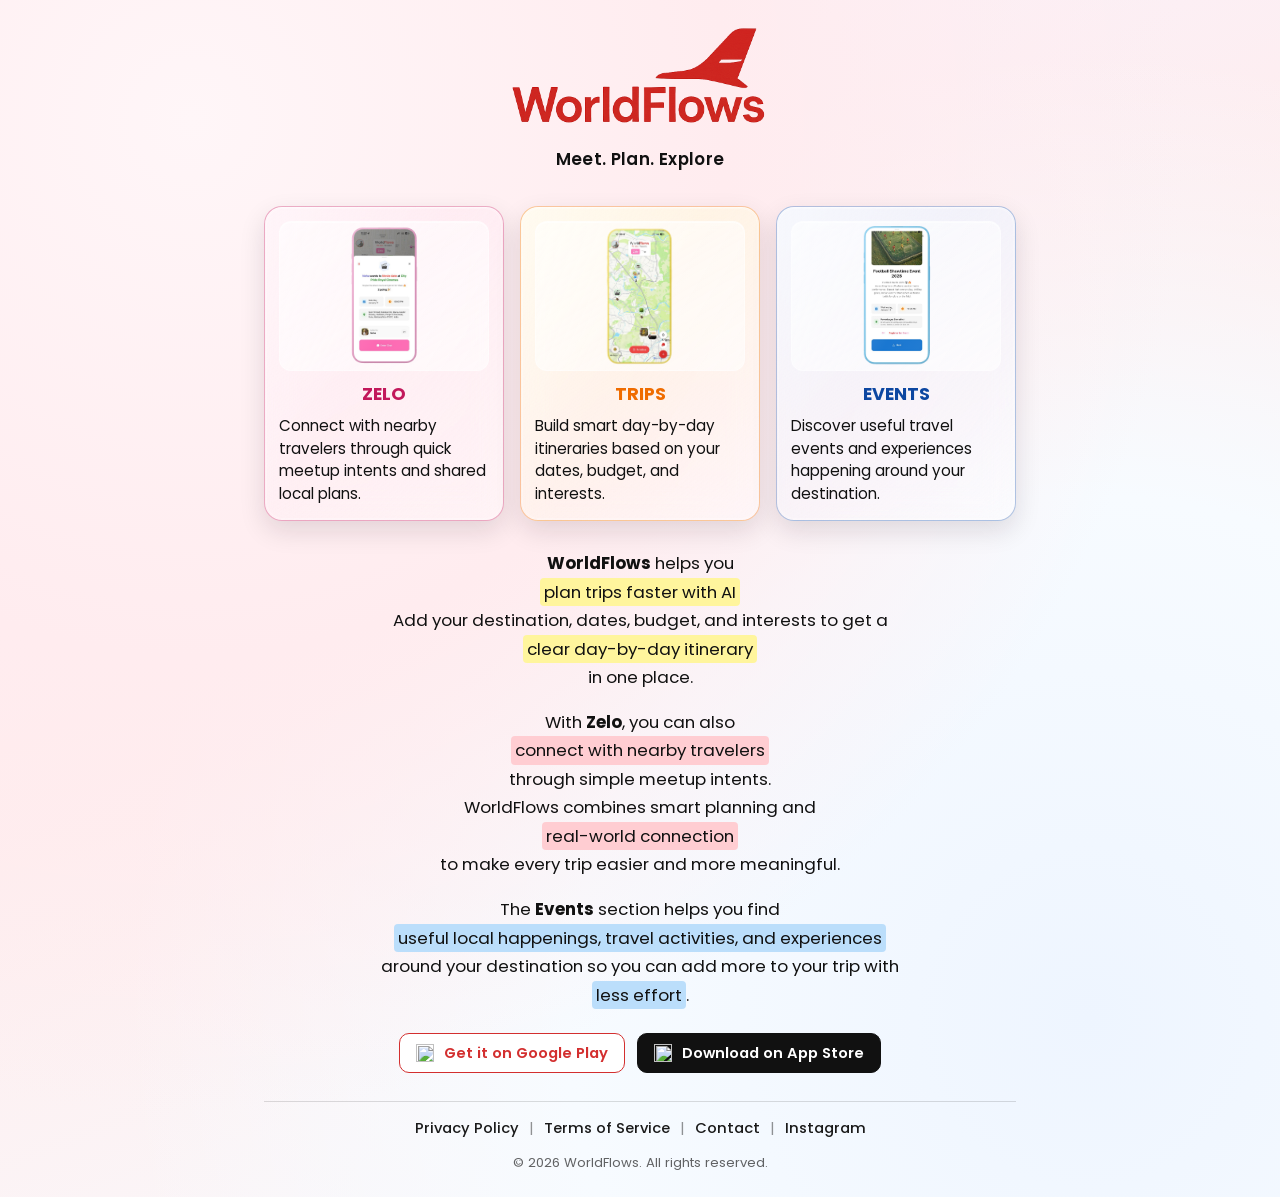
==== commit 36cdbf9b: "Add files via upload" ====
--- a/index.html
+++ b/index.html
@@ -1,161 +1,427 @@
-<!DOCTYPE html>
-<html lang="en">
-<head>
-  <meta charset="UTF-8" />
-  <meta name="viewport" content="width=device-width, initial-scale=1.0" />
-  <meta
-    name="description"
-    content="WorldFlows is an AI travel and social app with smart itinerary generation, hidden gems, Zelo meetups, chat, tokens, premium plans, and legal/privacy controls."
-  />
-  <title>WorldFlows | AI Travel + Social App</title>
-  <link rel="stylesheet" href="homepage.css" />
-</head>
-<body>
-  <header class="site-header">
-    <div class="container nav-wrap">
-      <a class="brand" href="#top" aria-label="WorldFlows home">
-        <img src="assets/images/icon.png" alt="WorldFlows logo" />
-        <span>WorldFlows</span>
-      </a>
-      <nav class="main-nav" aria-label="Main navigation">
-        <a href="#overview">Overview</a>
-        <a href="#flow">How It Works</a>
-        <a href="#features">Features</a>
-        <a href="#integrations">Integrations</a>
-        <a href="app-details.html">Full Details</a>
-      </nav>
-      <a class="btn btn-outline" href="mailto:worldflowsx@gmail.com">Contact</a>
-    </div>
-  </header>
-
-  <main id="top">
-    <section class="hero section">
-      <div class="container hero-grid">
-        <div>
-          <p class="eyebrow">AI Travel Planning + Social Discovery</p>
-          <h1>Plan better trips and meet people with shared intent.</h1>
-          <p class="lead">
-            WorldFlows combines itinerary intelligence, destination insights, and Zelo social meetups in one app.
-            Build personalized day-wise travel plans, discover hidden gems, and coordinate with nearby travelers.
-          </p>
-          <div class="hero-actions">
-            <a class="btn btn-primary" href="app-details.html">Explore Full App Details</a>
-            <a class="btn btn-outline" href="index.html">Legal & Policy Center</a>
-          </div>
-          <ul class="inline-points">
-            <li>Questionnaire-based smart planning</li>
-            <li>Itinerary results with practical suggestions</li>
-            <li>Zelo map meetups, joining, and chat</li>
-          </ul>
-        </div>
-        <div class="hero-media">
-          <img src="assets/images/Login_main.png" alt="WorldFlows app preview" />
-        </div>
-      </div>
-    </section>
-
-    <section id="overview" class="section">
-      <div class="container">
-        <h2>What WorldFlows Includes</h2>
-        <p class="section-intro">
-          The app is built as a full travel lifecycle platform: pre-trip planning, itinerary execution, social
-          participation, and post-trip management.
-        </p>
-        <div class="card-grid">
-          <article class="card">
-            <h3>Smart Trip Planner</h3>
-            <p>Destination search, date selection, budget preferences, and interests drive a personalized itinerary.</p>
-          </article>
-          <article class="card">
-            <h3>Zelo Social Layer</h3>
-            <p>Create or join intent-based meetups on a map, then coordinate with participants through chat.</p>
-          </article>
-          <article class="card">
-            <h3>Hidden Gems</h3>
-            <p>Additional curated exploration areas and destination content beyond the core itinerary.</p>
-          </article>
-          <article class="card">
-            <h3>Saved & Account Tools</h3>
-            <p>Saved trips, profile controls, privacy/security settings, notification controls, and support screens.</p>
-          </article>
-        </div>
-      </div>
-    </section>
-
-    <section id="flow" class="section section-soft">
-      <div class="container">
-        <h2>How The App Works</h2>
-        <div class="steps">
-          <div class="step"><span>1</span><p>Sign in, register, or continue as guest, then complete your profile.</p></div>
-          <div class="step"><span>2</span><p>Use the questionnaire to enter destination, dates, budget, and interests.</p></div>
-          <div class="step"><span>3</span><p>Generate your day-wise travel plan with AI-assisted recommendations.</p></div>
-          <div class="step"><span>4</span><p>Review itinerary output, revisit saved trips, and open related trip screens.</p></div>
-          <div class="step"><span>5</span><p>Use Zelo to host or join local meetups and chat with participants.</p></div>
-        </div>
-      </div>
-    </section>
-
-    <section id="features" class="section">
-      <div class="container">
-        <h2>Core Feature Coverage</h2>
-        <div class="feature-table" role="table" aria-label="WorldFlows feature areas">
-          <div class="feature-row feature-head" role="row">
-            <div role="columnheader">Area</div>
-            <div role="columnheader">Included in App</div>
-          </div>
-          <div class="feature-row" role="row">
-            <div role="cell">Travel Planning</div>
-            <div role="cell">Questionnaire flow, destination discovery, itinerary generation, and trip details.</div>
-          </div>
-          <div class="feature-row" role="row">
-            <div role="cell">Social & Chat</div>
-            <div role="cell">Zelo place creation/joining, participant visibility, and event-based chat threads.</div>
-          </div>
-          <div class="feature-row" role="row">
-            <div role="cell">Monetization</div>
-            <div role="cell">Token plans, premium subscription screens, and purchase-readiness setup.</div>
-          </div>
-          <div class="feature-row" role="row">
-            <div role="cell">User Controls</div>
-            <div role="cell">Edit profile, account settings, privacy/security pages, feedback, and help.</div>
-          </div>
-          <div class="feature-row" role="row">
-            <div role="cell">Operational Features</div>
-            <div role="cell">Notifications, verification flows, admin tools, and user/event management screens.</div>
-          </div>
-        </div>
-      </div>
-    </section>
-
-    <section id="integrations" class="section section-soft">
-      <div class="container two-col">
-        <div>
-          <h2>Integrations & Platform</h2>
-          <ul class="check-list">
-            <li>Google Places for location intelligence and destination discovery.</li>
-            <li>AI-backed itinerary logic and personalized content generation.</li>
-            <li>Webhook-based workflow support for planning requests.</li>
-            <li>Cloud-backed data storage and real-time app interactions.</li>
-            <li>Mobile-first app foundation with dedicated legal/privacy pages.</li>
-          </ul>
-        </div>
-        <div class="panel">
-          <h3>Quick Links</h3>
-          <a href="app-details.html">Full App Breakdown</a>
-          <a href="privacy.html">Privacy Policy</a>
-          <a href="terms.html">Terms of Service</a>
-          <a href="lottie-attribution.html">Lottie Attribution</a>
-          <a href="mailto:worldflowsx@gmail.com">Support: worldflowsx@gmail.com</a>
-        </div>
-      </div>
-    </section>
-  </main>
-
-  <footer class="site-footer">
-    <div class="container footer-wrap">
-      <p>WorldFlows — Travel smarter. Meet intentionally.</p>
-      <a href="#top">Back to top</a>
-    </div>
-  </footer>
-</body>
-</html>
+<!DOCTYPE html>
+<html lang="en">
+<head>
+  <meta charset="UTF-8">
+  <meta name="viewport" content="width=device-width, initial-scale=1.0">
+  <meta name="description" content="WorldFlows helps you plan trips with AI and connect with travelers through real-life meetup intents in one simple app.">
+  <title>WorldFlows</title>
+  <style>
+    @import url('https://fonts.googleapis.com/css2?family=Poppins:wght@400;500;600;700&display=swap');
+
+    :root {
+      color-scheme: light;
+    }
+
+    * {
+      box-sizing: border-box;
+      font-family: inherit;
+    }
+
+    html {
+      font-family: "Poppins", Arial, Helvetica, sans-serif;
+    }
+
+    body {
+      margin: 0;
+      min-height: 100vh;
+      display: grid;
+      place-items: center;
+      background:
+        radial-gradient(circle at 15% 10%, #fff6f8 0%, #ffecef 35%, transparent 65%),
+        radial-gradient(circle at 85% 85%, #eef5ff 0%, #f7fbff 35%, transparent 65%),
+        linear-gradient(160deg, #f8f3ff 0%, #ffecec 45%, #f8fbff 100%);
+      color: #111111;
+      padding: 24px;
+      text-align: center;
+    }
+
+    main {
+      max-width: 760px;
+    }
+
+    .sections-row {
+      margin-top: 32px;
+      margin-bottom: 28px;
+      display: flex;
+      gap: 16px;
+      justify-content: center;
+      align-items: stretch;
+    }
+
+    .section-card {
+      flex: 1 1 0;
+      max-width: 240px;
+      text-align: left;
+      border: 1px solid rgba(255, 255, 255, 0.42);
+      border-radius: 18px;
+      padding: 14px;
+      position: relative;
+      overflow: hidden;
+      background: linear-gradient(145deg, rgba(255, 255, 255, 0.5), rgba(255, 255, 255, 0.2));
+      backdrop-filter: blur(14px) saturate(140%);
+      -webkit-backdrop-filter: blur(14px) saturate(140%);
+      box-shadow:
+        inset 0 1px 0 rgba(255, 255, 255, 0.52),
+        inset 0 -1px 0 rgba(255, 255, 255, 0.2),
+        0 10px 26px rgba(22, 20, 35, 0.12);
+      transition: transform 0.2s ease, box-shadow 0.2s ease, border-color 0.2s ease;
+    }
+
+    .section-card::before {
+      content: "";
+      position: absolute;
+      inset: 0;
+      pointer-events: none;
+      border-radius: inherit;
+      background: linear-gradient(120deg, rgba(255, 255, 255, 0.5), transparent 45%, rgba(255, 255, 255, 0.2));
+    }
+
+    .section-card::after {
+      content: "";
+      position: absolute;
+      inset: 1px;
+      pointer-events: none;
+      border-radius: calc(18px - 1px);
+      border: 1px solid rgba(255, 255, 255, 0.26);
+    }
+
+    .section-card:hover {
+      transform: translateY(-3px);
+      box-shadow:
+        inset 0 1px 0 rgba(255, 255, 255, 0.58),
+        inset 0 -1px 0 rgba(255, 255, 255, 0.24),
+        0 14px 34px rgba(20, 18, 38, 0.18);
+    }
+
+    .section-card img {
+      width: 100%;
+      height: 150px;
+      object-fit: contain;
+      border-radius: 12px;
+      display: block;
+      margin-bottom: 10px;
+      background: rgba(255, 255, 255, 0.55);
+      border: 1px solid rgba(255, 255, 255, 0.35);
+      box-shadow: inset 0 1px 0 rgba(255, 255, 255, 0.55);
+    }
+
+    .section-card h2 {
+      margin: 0 0 8px;
+      font-size: 1.1rem;
+      text-align: center;
+      text-transform: uppercase;
+      opacity: 0;
+      transform: translateY(10px);
+      animation: textReveal 0.55s cubic-bezier(0.22, 1, 0.36, 1) forwards;
+    }
+
+    .section-card p {
+      margin: 0;
+      font-size: 0.95rem;
+      line-height: 1.5;
+      opacity: 0;
+      transform: translateY(12px);
+      animation: textReveal 0.65s cubic-bezier(0.22, 1, 0.36, 1) forwards;
+      animation-delay: 0.1s;
+    }
+
+    .section-card:nth-child(2) h2 {
+      animation-delay: 0.08s;
+    }
+
+    .section-card:nth-child(2) p {
+      animation-delay: 0.18s;
+    }
+
+    .section-card:nth-child(3) h2 {
+      animation-delay: 0.14s;
+    }
+
+    .section-card:nth-child(3) p {
+      animation-delay: 0.24s;
+    }
+
+    .section-card.zelo {
+      background: linear-gradient(150deg, rgba(255, 232, 241, 0.72), rgba(255, 255, 255, 0.25));
+      border-color: rgba(194, 24, 91, 0.32);
+    }
+
+    .section-card.trips {
+      background: linear-gradient(150deg, rgba(255, 249, 219, 0.72), rgba(255, 255, 255, 0.25));
+      border-color: rgba(239, 108, 0, 0.34);
+    }
+
+    .section-card.events {
+      background: linear-gradient(150deg, rgba(232, 243, 255, 0.72), rgba(255, 255, 255, 0.25));
+      border-color: rgba(13, 71, 161, 0.3);
+    }
+
+    .section-card.zelo h2 {
+      color: #c2185b;
+    }
+
+    .section-card.trips h2 {
+      color: #ef6c00;
+    }
+
+    .section-card.events h2 {
+      color: #0d47a1;
+    }
+
+    h1 {
+      margin: 0 0 20px;
+      font-size: clamp(1.8rem, 4vw, 2.4rem);
+      line-height: 1.2;
+    }
+
+    h1 img {
+      width: min(320px, 80vw);
+      height: auto;
+      display: block;
+      margin: 0 auto;
+    }
+
+    .tagline {
+      margin: 0 0 20px;
+      font-size: 1.05rem;
+      font-weight: 600;
+      letter-spacing: 0.02em;
+      text-align: center;
+    }
+
+    p {
+      margin: 0 auto 16px;
+      line-height: 1.7;
+      font-size: 1.05rem;
+    }
+
+    main > p:not(.tagline) {
+      opacity: 0;
+      transform: translateY(14px);
+      animation: textReveal 0.7s cubic-bezier(0.22, 1, 0.36, 1) forwards;
+    }
+
+    main > p:not(.tagline):nth-of-type(2) {
+      animation-delay: 0.3s;
+    }
+
+    main > p:not(.tagline):nth-of-type(3) {
+      animation-delay: 0.4s;
+    }
+
+    main > p:not(.tagline):nth-of-type(4) {
+      animation-delay: 0.5s;
+    }
+
+    p:last-of-type {
+      margin-bottom: 0;
+    }
+
+    .store-buttons {
+      margin-top: 24px;
+      display: flex;
+      justify-content: center;
+      gap: 12px;
+      flex-wrap: wrap;
+    }
+
+    .store-button {
+      display: inline-flex;
+      align-items: center;
+      gap: 10px;
+      padding: 10px 16px;
+      border-radius: 10px;
+      text-decoration: none;
+      font-weight: 600;
+      font-size: 0.92rem;
+      line-height: 1;
+      border: 1px solid transparent;
+      transition: transform 0.15s ease, box-shadow 0.2s ease, border-color 0.2s ease;
+    }
+
+    .store-button img {
+      width: 18px;
+      height: 18px;
+      display: block;
+    }
+
+    .store-button.playstore {
+      background: #ffffff;
+      color: #d32f2f;
+      border-color: #d32f2f;
+    }
+
+    .store-button.appstore {
+      background: #111111;
+      color: #ffffff;
+      border-color: #111111;
+    }
+
+    .store-button:hover {
+      transform: translateY(-1px);
+      box-shadow: 0 6px 14px rgba(0, 0, 0, 0.16);
+    }
+
+    .site-footer {
+      margin-top: 28px;
+      padding-top: 16px;
+      border-top: 1px solid rgba(17, 17, 17, 0.14);
+      display: flex;
+      justify-content: center;
+      align-items: center;
+      gap: 10px;
+      flex-wrap: wrap;
+      font-size: 0.92rem;
+    }
+
+    .site-footer a {
+      color: #1a1a1a;
+      text-decoration: none;
+      font-weight: 500;
+      transition: color 0.15s ease;
+    }
+
+    .site-footer a:hover {
+      color: #0d47a1;
+      text-decoration: underline;
+    }
+
+    .site-footer .separator {
+      color: rgba(17, 17, 17, 0.45);
+      user-select: none;
+    }
+
+    .site-footer .copyright {
+      width: 100%;
+      margin-top: 4px;
+      font-size: 0.82rem;
+      color: rgba(17, 17, 17, 0.65);
+    }
+
+    .highlight-yellow {
+      background: #fff59d;
+      padding: 0 4px;
+      border-radius: 4px;
+      display: inline-block;
+    }
+
+    .highlight-red {
+      background: #ffcdd2;
+      padding: 0 4px;
+      border-radius: 4px;
+      display: inline-block;
+    }
+
+    .highlight-blue {
+      background: #bbdefb;
+      padding: 0 4px;
+      border-radius: 4px;
+      display: inline-block;
+    }
+
+    @keyframes textReveal {
+      from {
+        opacity: 0;
+        transform: translateY(12px);
+        filter: blur(6px);
+      }
+      to {
+        opacity: 1;
+        transform: translateY(0);
+        filter: blur(0);
+      }
+    }
+
+    @media (prefers-reduced-motion: reduce) {
+      .section-card,
+      .section-card h2,
+      .section-card p {
+        animation: none !important;
+        transition: none !important;
+        transform: none !important;
+      }
+
+      .section-card h2,
+      .section-card p {
+        opacity: 1;
+      }
+    }
+
+    @media (max-width: 768px) {
+      .sections-row {
+        flex-direction: column;
+      }
+
+      .section-card {
+        max-width: 100%;
+      }
+    }
+  </style>
+</head>
+<body>
+  <main>
+    <h1>
+      <img src="Logo with branding.png" alt="Logo with branding">
+    </h1>
+    <p class="tagline">Meet. Plan. Explore</p>
+    <section class="sections-row" aria-label="WorldFlows sections">
+      <article class="section-card zelo">
+        <img src="Login2.PNG" alt="Zelo section image">
+        <h2>Zelo</h2>
+        <p>Connect with nearby travelers through quick meetup intents and shared local plans.</p>
+      </article>
+      <article class="section-card trips">
+        <img src="Login1.PNG" alt="Trips section image">
+        <h2>Trips</h2>
+        <p>Build smart day-by-day itineraries based on your dates, budget, and interests.</p>
+      </article>
+      <article class="section-card events">
+        <img src="Login3.PNG" alt="Events section image">
+        <h2>Events</h2>
+        <p>Discover useful travel events and experiences happening around your destination.</p>
+      </article>
+    </section>
+    <p>
+      <strong>WorldFlows</strong> helps you<br>
+      <span class="highlight-yellow">plan trips faster with AI</span><br>
+      Add your destination, dates, budget, and interests to get a<br>
+      <span class="highlight-yellow">clear day-by-day itinerary</span><br>
+      in one place.
+    </p>
+    <p>
+      With <strong>Zelo</strong>, you can also<br>
+      <span class="highlight-red">connect with nearby travelers</span><br>
+      through simple meetup intents.<br>
+      WorldFlows combines smart planning and<br>
+      <span class="highlight-red">real-world connection</span><br>
+      to make every trip easier and more meaningful.
+    </p>
+    <p>
+      The <strong>Events</strong> section helps you find<br>
+      <span class="highlight-blue">useful local happenings, travel activities, and experiences</span><br>
+      around your destination so you can add more to your trip with<br>
+      <span class="highlight-blue">less effort</span>.
+    </p>
+    <div class="store-buttons" aria-label="Download app links">
+      <a class="store-button playstore" href="https://play.google.com/store/apps/details?id=com.worldflows.app&utm_source=ig&utm_medium=social&utm_content=link_in_bio&fbclid=PAdGRleAQLxbJleHRuA2FlbQIxMQBzcnRjBmFwcF9pZA8xMjQwMjQ1NzQyODc0MTQAAafshltE_ekE21ZUN9cbYm2wAYTeHvIJgWb3KJ5iytgJKLebHASiYg64cJ6F0w_aem_LOP7Bpzg5yJPvTwNlupHfA" target="_blank" rel="noopener noreferrer" aria-label="Get it on Google Play">
+        <img src="https://cdn.simpleicons.org/googleplay/d32f2f" alt="" aria-hidden="true">
+        <span>Get it on Google Play</span>
+      </a>
+      <a class="store-button appstore" href="app-store-coming-soon.html" aria-label="App Store coming soon page">
+        <img src="https://cdn.simpleicons.org/apple/FFFFFF" alt="" aria-hidden="true">
+        <span>Download on App Store</span>
+      </a>
+    </div>
+    <footer class="site-footer" aria-label="Footer links">
+      <a href="privacy.html" aria-label="Read Privacy Policy">Privacy Policy</a>
+      <span class="separator" aria-hidden="true">|</span>
+      <a href="terms.html" aria-label="Read Terms of Service">Terms of Service</a>
+      <span class="separator" aria-hidden="true">|</span>
+      <a href="mailto:worldflowsx@gmail.com" aria-label="Email WorldFlows">Contact</a>
+      <span class="separator" aria-hidden="true">|</span>
+      <a href="https://www.instagram.com/worldflowsapp/" target="_blank" rel="noopener noreferrer" aria-label="Visit WorldFlows on Instagram">Instagram</a>
+      <span class="copyright">© 2026 WorldFlows. All rights reserved.</span>
+    </footer>
+  </main>
+</body>
+</html>
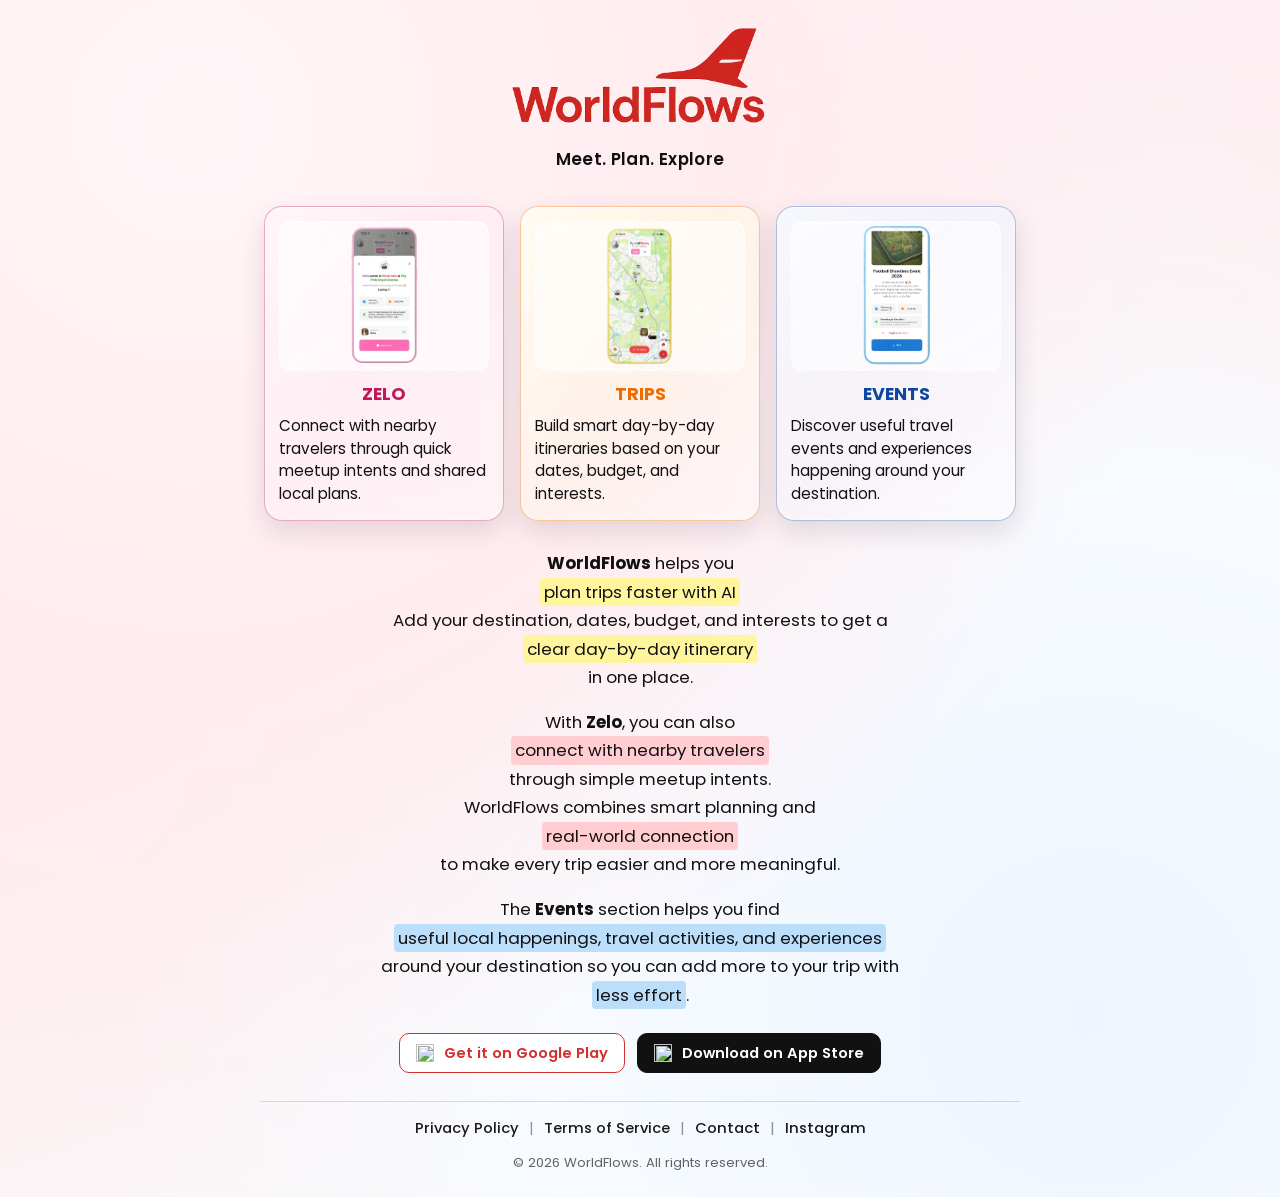
==== commit 900070f2: "Update index.html" ====
--- a/index.html
+++ b/index.html
@@ -36,6 +36,7 @@
     }
 
     main {
+      width: min(760px, 100%);
       max-width: 760px;
     }
 
@@ -348,12 +349,64 @@
     }
 
     @media (max-width: 768px) {
+      body {
+        padding: 16px;
+        place-items: start center;
+      }
+
+      main {
+        width: 100%;
+      }
+
       .sections-row {
+        width: 100%;
         flex-direction: column;
+        gap: 12px;
+        margin-top: 24px;
+        margin-bottom: 22px;
       }
 
       .section-card {
-        max-width: 100%;
+        flex: 1 1 auto;
+        width: 100%;
+        max-width: none;
+        min-width: 0;
+        margin: 0;
+        padding: 12px;
+      }
+
+      .section-card img {
+        height: auto;
+        aspect-ratio: 16 / 10;
+      }
+
+      .section-card h2 {
+        font-size: 1rem;
+      }
+
+      .section-card p {
+        font-size: 0.92rem;
+        line-height: 1.45;
+      }
+    }
+
+    @media (max-width: 420px) {
+      .sections-row {
+        gap: 10px;
+      }
+
+      .section-card {
+        border-radius: 14px;
+        padding: 10px;
+      }
+
+      .section-card img {
+        border-radius: 10px;
+        margin-bottom: 8px;
+      }
+
+      .section-card h2 {
+        margin-bottom: 6px;
       }
     }
   </style>
